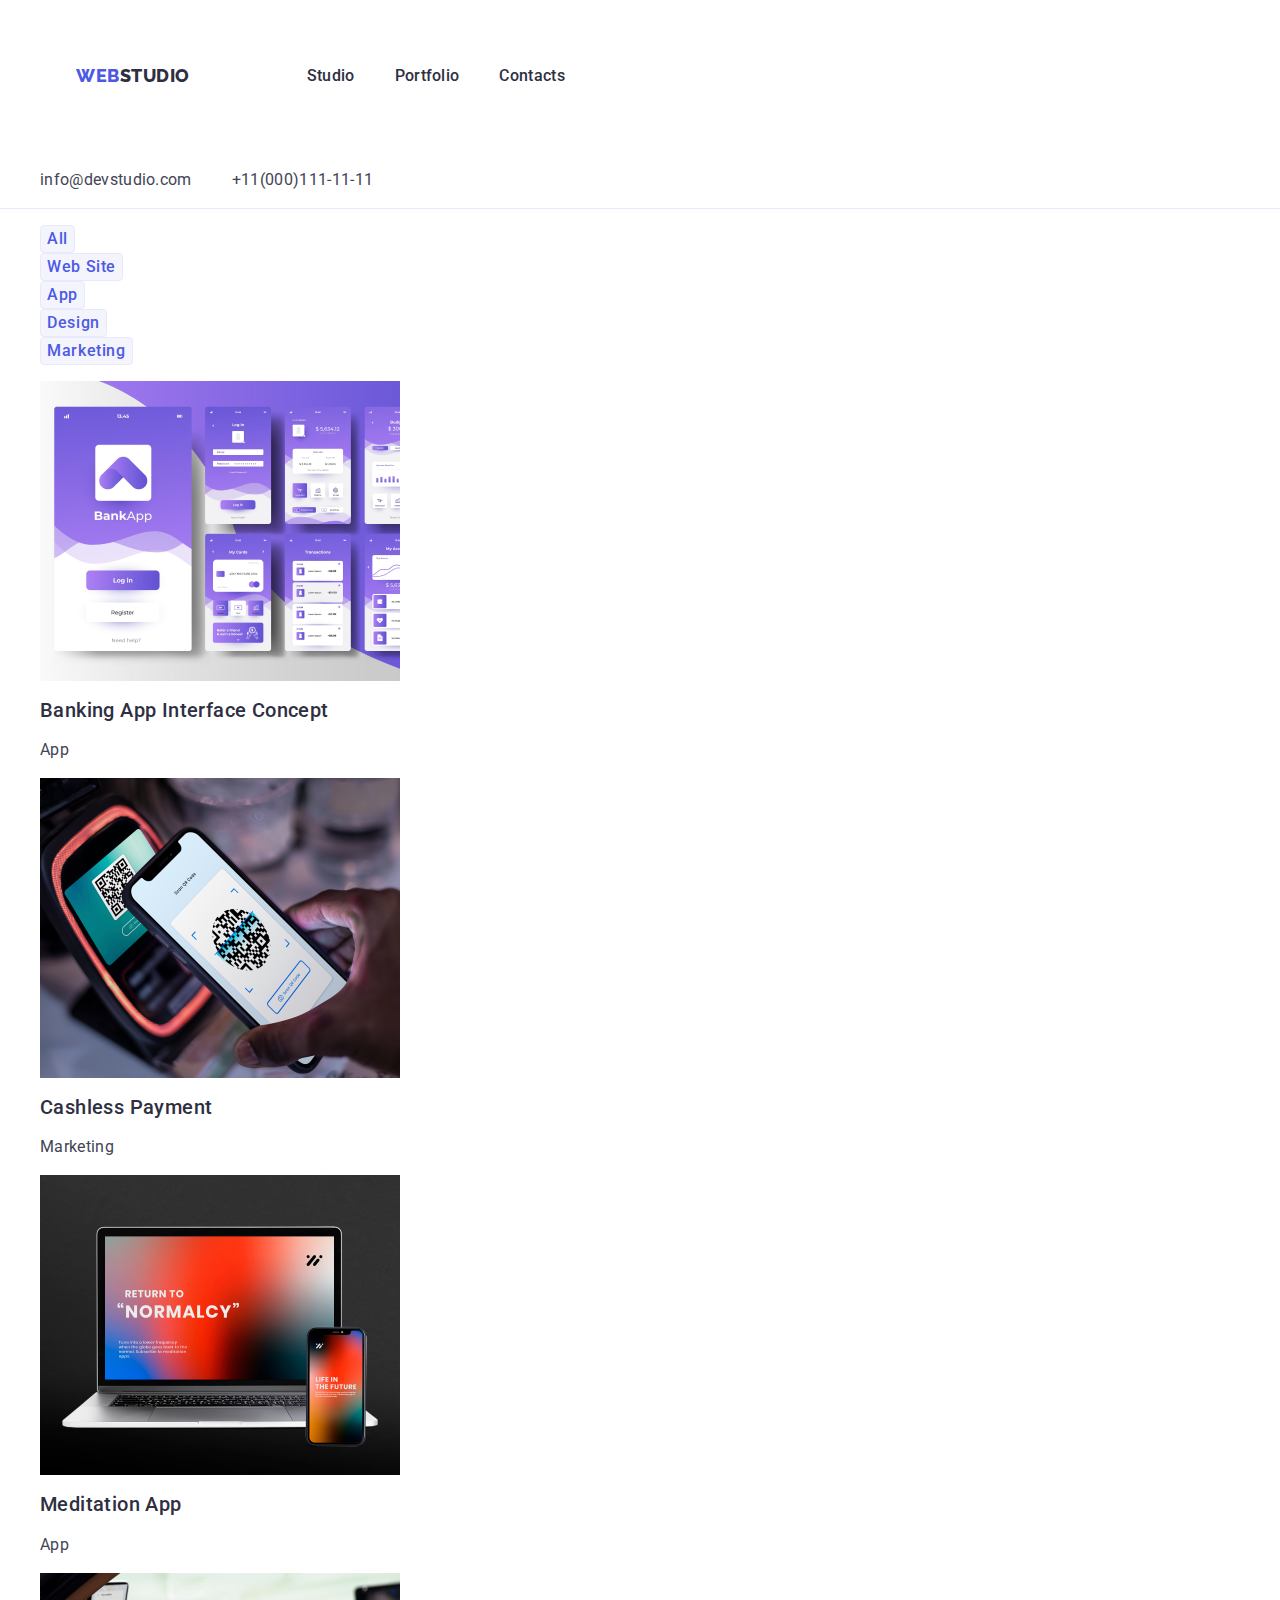
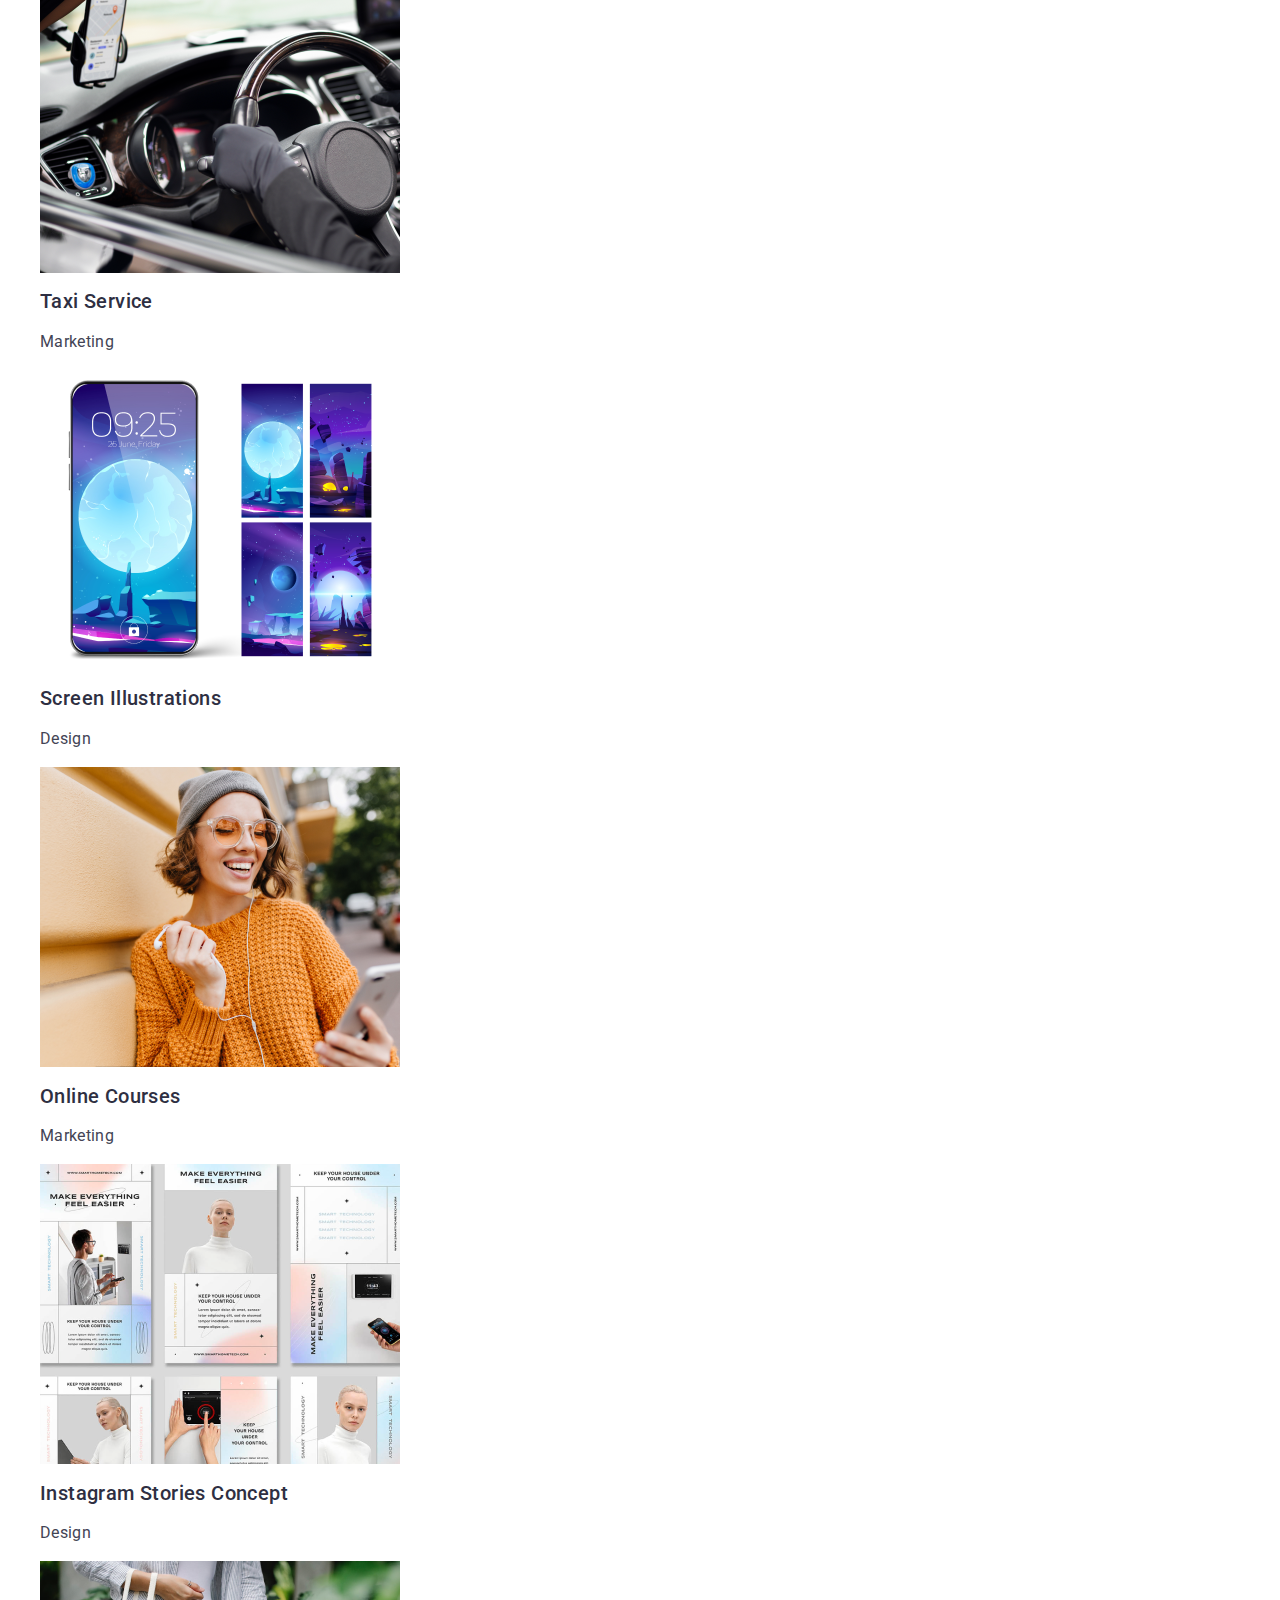
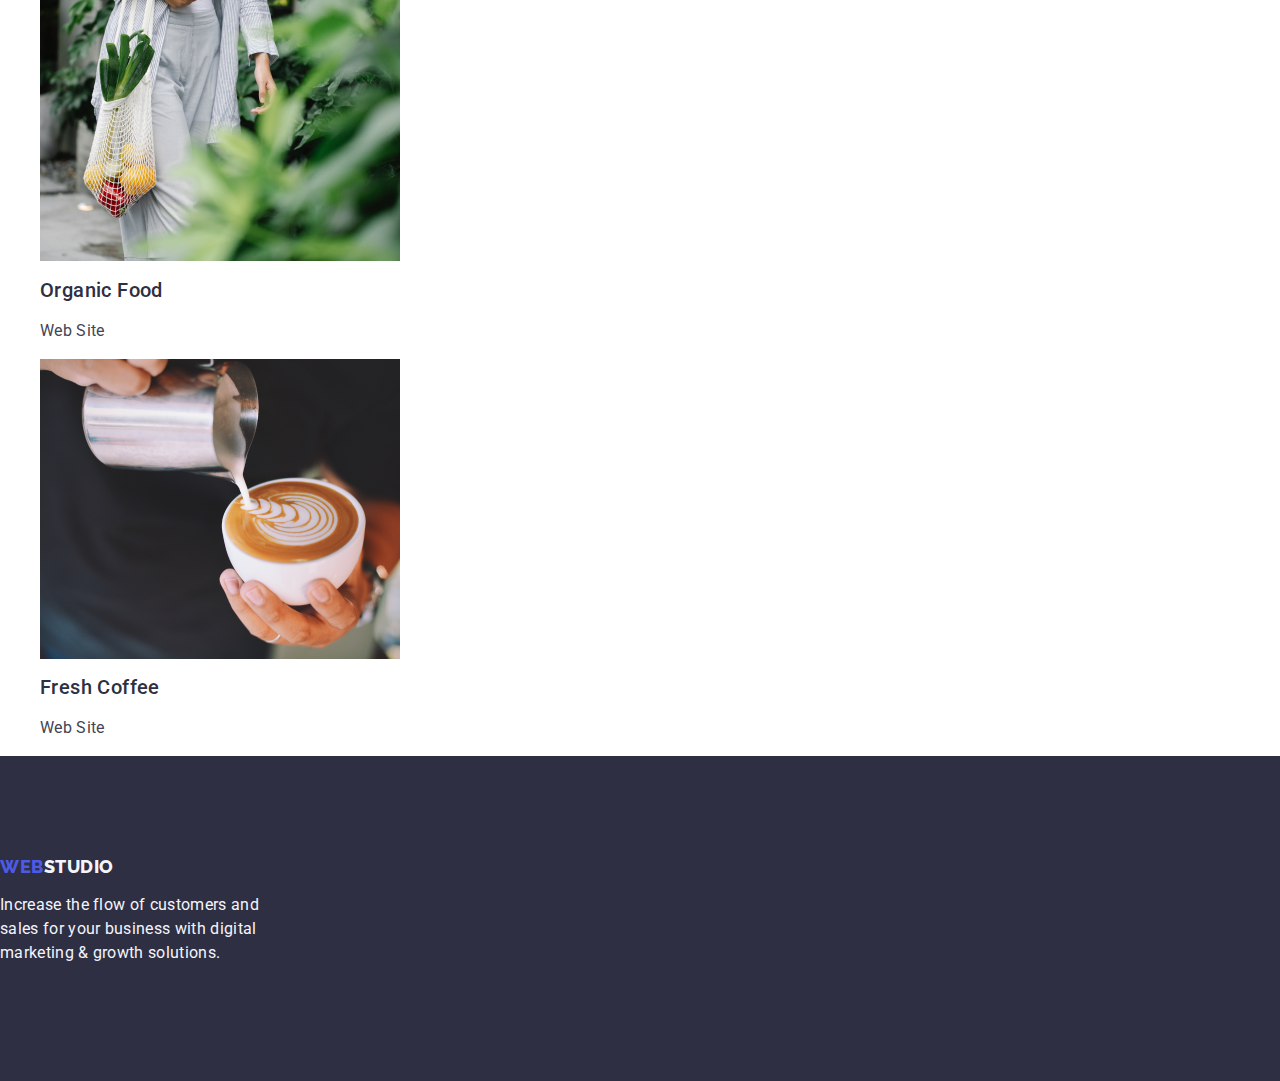
==== portfolio.html @ a3811fe0 "Update portfolio.html" ====
<!DOCTYPE html>
<html lang="en">
    <head>
    <meta charset="UTF-8" />
    <meta http-equiv="X-UA-Compatible" content="IE=edge" />
    <meta name="viewport" content="width=device-width, initial-scale=1.0" />
    <title>Document</title>
    <link rel="stylesheet" href="css/modern-normalize.min.css">
    <link rel="stylesheet" href="./css/styles.css">
    <link rel="preconnect" href="https://fonts.googleapis.com">
    <link rel="preconnect" href="https://fonts.gstatic.com" crossorigin>
    <link href="https://fonts.googleapis.com/css2?family=Raleway:wght@800&family=Roboto:ital,wght@0,400;0,500;0,700;1,100&display=swap" rel="stylesheet">
</head>
<body class="body">
  <!--hat-->
  <header class="header">
    <div class="port-divhead container">
      <nav class="nav-header">
      <a href="./index.html" class="logo-link link">Web<span class="logo-linktwo">Studio</span></a>
        <ul class="ul-header list">
          <li class="li-header"><a href="./index.html" class="li-headera link">Studio</a></li>
          <li class="li-header"><a href="./portfolio.html" class="li-headera link">Portfolio</a></li>
          <li class="li-header"><a href="" class="li-headera link">Contacts</a></li>
      </nav>
    </ul>
    </div>
      <address class="adresa">
        <ul class="ul-adresa list">
          <li class="li-header">
            <a href="mailto:info@devstudio.com" class="gmail link">info@devstudio.com</a>
          </li>
          <li class="li-header">
            <a href="tel:+110001111111" class="gmail link">+11(000)111-11-11</a>
          </li>
        </ul>
      </address>
    </header>
     <!--Main-->
     <main class="port-main">
      <section>
      <h1 class="link" hidden>Features</h1>
        <ul class="port-mainul list">
            <li><button type="button" class="button-linkp"><span class="button-text">All</span></button></li>
            <li><button type="button" class="button-linkp"><span class="button-text">Web Site</span></button></li>
            <li><button type="button" class="button-linkp"><span class="button-text">App</span></button></li>
            <li><button type="button" class="button-linkp"><span class="button-text">Design</span></button></li>
            <li><button type="button" class="button-linkp"><span class="button-text">Marketing</span></button></li>
        </ul>
     
     

     <ul class="port-sectionul list">
     <li class="port-sectionli link">
      <a class="port link"><img src="./images/imagesportfolio/a1.jpg" alt="photo BankApp" width="360" height="300" class="img"/><h2 class="title">Banking App Interface Concept</h2><p class="titlep">App</p>
    </a></li>
     <li class="port-sectionli link">
      <a class="port link"><img src="./images/imagesportfolio/a2.jpg" alt="photo QR-Cod" width="360" height="300" class="img"/><h2 class="title">Cashless Payment</h2><p class="titlep">Marketing</p>
    </a></li>
     <li class="port-sectionli link">
      <a class="port link"><img src="./images/imagesportfolio/a3.jpg" alt="photo Electronic" width="360" height="300" class="img"/><h2 class="title">Meditation App</h2><p class="titlep">App</p>
    </a></li>   
     <li class="port-sectionli link">
      <a class="port link"><img src="./images/imagesportfolio/f1.jpg" alt="photo Drive" width="360" height="300" class="img"/><h2 class="title">Taxi Service</h2><p class="titlep">Marketing</p>
    </a></li>
     <li class="port-sectionli link">
      <a class="port link"><img src="./images/imagesportfolio/f2.jpg" alt="photo Phone" width="360" height="300" class="img"/><h2 class="title">Screen Illustrations</h2><p class="titlep">Design</p>
    </a></li>  
     <li class="port-sectionli link">
      <a class="port link"><img src="./images/imagesportfolio/f3.jpg" alt="photo Girl" width="360" height="300" class="img"/><h2 class="title">Online Courses</h2><p class="titlep">Marketing</p>
    </a></li>  
     <li class="port-sectionli link">
      <a class="port link"><img src="./images/imagesportfolio/g1.jpg" alt="photo lending" width="360" height="300" class="img"/><h2 class="title">Instagram Stories Concept</h2><p class="titlep">Design</p>
    </a></li>  
     <li class="port-sectionli link">
      <a class="port link"><img src="./images/imagesportfolio/g2.jpg" alt="photo Organic food" width="360" height="300" class="img"/><h2 class="title">Organic Food</h2><p class="titlep">Web Site</p>
    </a></li>  
     <li class="port-sectionli link">
      <a class="port link"><img src="./images/imagesportfolio/g3.jpg" alt="photo Girl" width="360" height="300" class="img"/><h2 class="title">Fresh Coffee</h2><p class="titlep">Web Site</p>
    </a></li>  
      </ul>
    </section>
    </main>
    <footer class="footer">
      <a href="./index.html" class="logo-linkthree link">Web<span class="logo-linkfour">Studio</span></a>
   <p class="footer-p">Increase the flow of customers and sales for your business with digital marketing & growth solutions.</p>
  </footer>
</body>
</html>
---- css/styles.css ----
:root{
        --font-primary: "Roboto", "sans-serif";
        --body-text: #434455;
        --background-color: #FFFFFF;
        --color-title-h2-h3-darkbg: #2e2f42;
        --color-hover-focus: #404bbf;
        --color-partlogo-buttons: #4d5ae5;
        --color-resst: #f4f4fd;
    }
    .body {

        font-family: "Roboto", sans-serif;
        font-style: normal;
        font-weight: 400;
        font-size: 16px;
        line-height: 24px;
        letter-spacing: 0.02em;
        background-color:var(--background-color);
        color: var(--body-text); 
    }
 *,
*::before,
*::after {
  box-sizing: border-box;
}
    .header {
        border-bottom: 1px solid #E7E9FC;
    }
.div-head{
    display: flex;
    width: 1158px;
    padding: 0 15px;
    margin: 0 auto;
}
.container{

}

    .nav-header {
        /* Menu Nav */
        
        
display: flex;
flex-direction: row;
align-items: flex-start;
align-items: center; 
    }
    .link{
     text-decoration: none;
    }
    .ul-header{
        display: flex;
        flex-direction: row;
        align-items: flex-start;
        padding-top: 24px;
        padding-bottom: 24px;
        gap: 40px;
        
    }
    .img{
        display: block
    }
    .li-header{
        flex-direction: row;

    }
    .logo-link {
        /* Web */
        
        margin-right: 76px;
font-family: "Raleway", sans-serif;
color: var(--color-partlogo-buttons);
font-style: normal;
font-weight: 800;
line-height: 1.17;
font-size: 18px;
text-decoration: none;
/* identical to box height, or 117% */


display: flex;
align-items: center;
letter-spacing: 0.03em;
text-transform: uppercase;
    }
    .logo-linktwo {
       /*Studio*/
        width: 71px;
        height: 21px;
        
font-family: "Raleway", sans-serif;
color: var(--color-title-h2-h3-darkbg);
font-style: normal;
font-weight: 800;
line-height: 1.17;
font-size: 18px;
text-decoration: none;


/* identical to box height, or 117% */

display: flex;
align-items: center;
letter-spacing: 0.03em;
text-transform: uppercase;
    }
    .ul-header {
        
font-family: 'Roboto', "sans-serif";
font-style: normal;
font-weight: 500;
font-size: 16px;
line-height: 24px;
letter-spacing: 0.02em;
        list-style: none;

       
    }
    .list{
        
    }
    .li-headera{ 
        display: list-item;
        font-family: "Roboto";
        font-style: normal;
        font-weight: 500;
        font-size: 16px;
        line-height: 24px;
        letter-spacing: 0.02em;
        color: var(--color-title-h2-h3-darkbg);
        background-color: #FFFFFF;
        cursor: pointer;
        padding: 24px 0; 
        flex-direction: row;
        text-decoration: none;
        list-style: none;
    }

    .li-header{
        display: list-item;
        font-family: "Roboto";
        font-style: normal;
        font-weight: 500;
        font-size: 16px;
        line-height: 24px;
        
        letter-spacing: 0.02em;
        color: var(--color-title-h2-h3-darkbg);
        background-color: #FFFFFF;
        cursor: pointer;
        flex-direction: row;
        list-style: none;
        text-decoration: none;
    }
    
    .li-headera:focus,
    .li-headera:hover{
        color: #404bbf;
    }
    .adresa {
        font-family: 'Roboto';
font-style: normal;
display: flex;

    }
    .ul-adresa {
        display: flex;
        gap: 40px;
    }
    .li-headeradress{

        
font-family: 'Roboto';
font-style: normal;
text-decoration: none;
list-style: none;
display: inline;
    }
    .gmail{
      
        color: var(--body-text);
        text-decoration: none;
        list-style: none;
        font-weight: 400;
        font-size: 16px;
        line-height: 24px;
        list-style: none;
    }


.gmail:hover,
.gmail:focus{
    color: #404bbf;
}



    .main {

    }
    .sectionone{
        background: var(--color-title-h2-h3-darkbg);
        padding: 188px 0
;
    }
    .sectionone-h {
        max-width: 496px;

/* Header 1 */

font-family: "Roboto", sans-serif;
font-style: normal;
font-weight: 500;
line-height: 1.07;
font-size: 56px;
color: var(--background-color);
/* or 107% */

text-align: center;
letter-spacing: 0.02em;
    }
    .sectionone-button{
       min-width: 169px;
       height: 56px;
/* Button */
font-family: "Roboto", sans-serif;
font-weight: 500;
font-size: 16px;
line-height: 1.5;
letter-spacing: 0.04em;
color:#FFFFFF;
cursor: pointer;
/* Auto layout */
display: block;
border: none;







/* IRIS */

background: var(--color-partlogo-buttons);
box-shadow: 0px 4px 4px rgba(0, 0, 0, 0.15);
border-radius: 4px;
    }
    .sectionone-button:hover{
        background-color: #404BBF;
    }
    .sectionone-button:focus{
        background-color: #404BBF;
    }
    .button-span{
      
        
        /* Button Text */
        
        font-family: "Roboto", sans-serif;
        font-style: normal;
        font-weight: 500;
        font-size: 16px;
        line-height: 24px;
        /* identical to box height, or 150% */
        
        
    }
    .sectiontwo {
        padding: 120px 0;
        
    }
    .visually-hidden {
        

        margin: -1px;
        border: 0;
        padding: 0;
    
        white-space: nowrap;
        clip-path: inset(100%);
        clip: rect(0 0 0 0);
        overflow: hidden;
    }
    .ul-sectiontwo {
        list-style: none;
        text-decoration: none;
        display: flex;
        gap: 24px; 
        
    }
    

    .li-sectiontwoa {
        
     flex-basis: calc((100% - 72px) / 4)




    }

    .sectiontwo-h {


/* Header 3 */

font-family: 'Roboto';
font-style: normal;
font-weight: 500;
font-size: 20px;
line-height: 24px;
/* identical to box height, or 120% */
margin-bottom: 8px;
letter-spacing: 0.02em;



color: var(--color-title-h2-h3-darkbg);


/* Inside auto layout */


        
    }
    .sectiontwo-p {

/* Body */

font-family: 'Roboto';
font-style: normal;
font-weight: 400;
font-size: 16px;
line-height: 24px;
/* or 150% */

letter-spacing: 0.02em;

/* SLATE */

color: var(--body-text);


/* Inside auto layout */


    }
    .sectionthree {
        padding-bottom: 120px;
        
    }
    .sectionthree-h {
        
        margin-bottom: 72px;

/* Header 2 */

font-family: 'Roboto';
font-style: normal;
font-weight: 700;
font-size: 36px;
line-height: 1.11;
/* identical to box height, or 111% */

text-align: center;
letter-spacing: 0.02em;
text-transform: capitalize;



color: var(--color-title-h2-h3-darkbg);
    }
    .sectionthree-ul{
        list-style: none;
        text-decoration: none;
        display: flex; 
        gap: 24px;
    }
    .sectionthree-lia {
       
        width: calc((100% - 48px) / 3);


    }
    .sectionfour {



/* CLOUD */
padding: 120px 0;
background: #F4F4FD;


    }
   

    .sectionfour-h{
       
        
        
        /* Header 2 */
        margin-bottom: 72px; 
        font-family: 'Roboto';
        font-style: normal;
        font-weight: 700;
        font-size: 36px;
        line-height: 1.11;
        /* identical to box height, or 111% */
        
        text-align: center;
        letter-spacing: 0.02em;
        text-transform: capitalize;
        
        /* NAVY BLUE */
        
        color: var(--color-title-h2-h3-darkbg);
        
    }
    .sectionfour-he {


/* Header 3 */
text-align: center;
margin-bottom: 8px;
font-family: 'Roboto';
font-style: normal;
font-weight: 500;
font-size: 20px;
line-height: 24px;
/* identical to box height, or 120% */


letter-spacing: 0.02em;

/* NAVY BLUE */

color: var(--color-title-h2-h3-darkbg);


/* Inside auto layout */



    }
    
    .sectionfour-ul {
        list-style: none;
        text-decoration: none;
        display: flex;
        gap: 24px;
        width: calc((100% - 72px) / 4);
   
    }
    .div-name{
        padding: 32px 16px;
    }
    .sectionfour-li {
        display: flex;
    flex-direction: column;
    
    background: #FFFFFF;
    box-shadow: 0px 1px 6px rgba(46, 47, 66, 0.08), 0px 1px 1px rgba(46, 47, 66, 0.16), 0px 2px 1px rgba(46, 47, 66, 0.08);
    border-radius: 0px 0px 4px 4px;
    }

    .sectionfour-p {
       

/* Body */
text-align: center;
font-family: 'Roboto';
font-style: normal;
font-weight: 400;
font-size: 16px;
line-height: 24px;
/* identical to box height, or 150% */


letter-spacing: 0.02em;

/* SLATE */

color: var(--body-text);


/* Inside auto layout */



    }
.footer{
    padding: 100px 0;
    
    /* NAVY BLUE */
    
    background: #2E2F42;
}
    .logo-linkthree{
       
        
        font-family: "Raleway", sans-serif;
        font-style: normal;
        font-weight: 800;
        font-size: 18px;
      
        /* identical to box height, or 117% */
        display: inline-block;
        margin-bottom: 16px;
        display: flex;
        align-items: center;
        letter-spacing: 0.03em;
        line-height: 1.17;
        text-transform: uppercase;
        list-style: none;
        text-decoration: none;
        /* IRIS */
        
       color: var(--color-partlogo-buttons);
        
        
        /* Inside auto layout */
        
 
    }
    .logo-linkfour{
      
font-family: "Raleway", sans-serif;
font-style: normal;
font-weight: 800;
font-size: 18px;
line-height: 1.17;

/* identical to box height, or 117% */

display: flex;
align-items: center;
letter-spacing: 0.03em;
text-transform: uppercase;
list-style: none;
text-decoration: none;

color: var(--color-resst);




        
    }
    .footer-p {

/* Body */
max-width: 264px;
font-family: "Roboto";
font-style: normal;
font-weight: 400;
font-size: 16px;
line-height: 24px;
/* or 150% */

letter-spacing: 0.02em;

/* CLOUD */

color: var(--color-resst);

}
.port-divhead{
    display: flex;
}
.container{
    width: 1158px;
    margin: 0 auto;
    padding: 0 15px;
}
.port-main {
    list-style: none;
    text-decoration: none;
}
.port-mainul {
    
    list-style: none;
    text-decoration: none;


}
.port-mainli {
    list-style: none;
    text-decoration: none;

}
.button-text{
    

    font-family: "Roboto", sans-serif;
    font-style: normal;
    font-weight: 500;
    font-size: 16px;
    line-height: 1.5;

    display: flex;
    align-items: center;
    text-align: center;
    letter-spacing: 0.04em;
    color: var(--color-partlogo-buttons);
    cursor: pointer;


}

.button-linkp{

    box-sizing: border-box;
    display: flex;
    flex-direction: row;
    justify-content: center;
    align-items: center;
    font-family: "Roboto", sans-serif;
    font-style: normal;
    font-weight: 500;
    font-size: 16px;
    line-height: 1.5;
    letter-spacing: 0.04em;
    color: var(--color-partlogo-buttons);
    background: #F4F4FD;
    border: 1px solid #E7E9FC;
    border-radius: 4px;
    cursor: pointer;

}
.button-linkp:focus,
.button-linkp:hover{
    color:#FFFFFF;
    background-color: #404BBF;
}
.port-section {
   
}
.port-sectionul {
    list-style: none;
text-decoration: none;
}
.port-sectionlia {
    box-sizing: border-box;



/* WHITE

Header background, team card background
*/
background: #FFFFFF;
/* CORNFLOWER */

border: 1px solid #E7E9FC;
}

.port-sectionlib {
    box-sizing: border-box;

  
    
    /* WHITE
    
    Header background, team card background
    */
    background: #FFFFFF;
    /* CORNFLOWER */
    
    border: 1px solid #E7E9FC;
}
.port-sectionlic {
/* Project Card 3 */


box-sizing: border-box;




/* WHITE

Header background, team card background
*/
background: #FFFFFF;
/* CORNFLOWER */

border: 1px solid #E7E9FC;
}
.port-sectionlid {
/* Project Card 1 */


box-sizing: border-box;




/* WHITE

Header background, team card background
*/
background: #FFFFFF;
/* CORNFLOWER */

border: 1px solid #E7E9FC;
}
.port-sectionlii{
    /* Project Card 2 */


box-sizing: border-box;




/* WHITE

Header background, team card background
*/
background: #FFFFFF;
/* CORNFLOWER */

border: 1px solid #E7E9FC;
}
.port-sectionlif{
    /* Project Card 3 */


box-sizing: border-box;




/* WHITE

Header background, team card background
*/
background: #FFFFFF;
/* CORNFLOWER */

border: 1px solid #E7E9FC;
}
.port-sectionlig{
    /* Project Card 1 */


box-sizing: border-box;




/* WHITE

Header background, team card background
*/
background: #FFFFFF;
/* CORNFLOWER */

border: 1px solid #E7E9FC;
}
.port-sectionlih{
    /* Project Card 2 */


box-sizing: border-box;




/* WHITE

Header background, team card background
*/
background: #FFFFFF;
/* CORNFLOWER */

border: 1px solid #E7E9FC;
}
.port-sectionlie{
    /* Project Card 3 */


box-sizing: border-box;




/* WHITE

Header background, team card background
*/
background: #FFFFFF;
/* CORNFLOWER */

border: 1px solid #E7E9FC;
}

.title {
    font-weight: 500;
    font-size: 20px;
    line-height: 1.2;
    letter-spacing: 0.02em;
    color:var(--color-title-h2-h3-darkbg);

}
.titlep {
     font-size: 16px;
    line-height: 1.5;
    letter-spacing: 0.02em;
    color:var(--body-text);
}
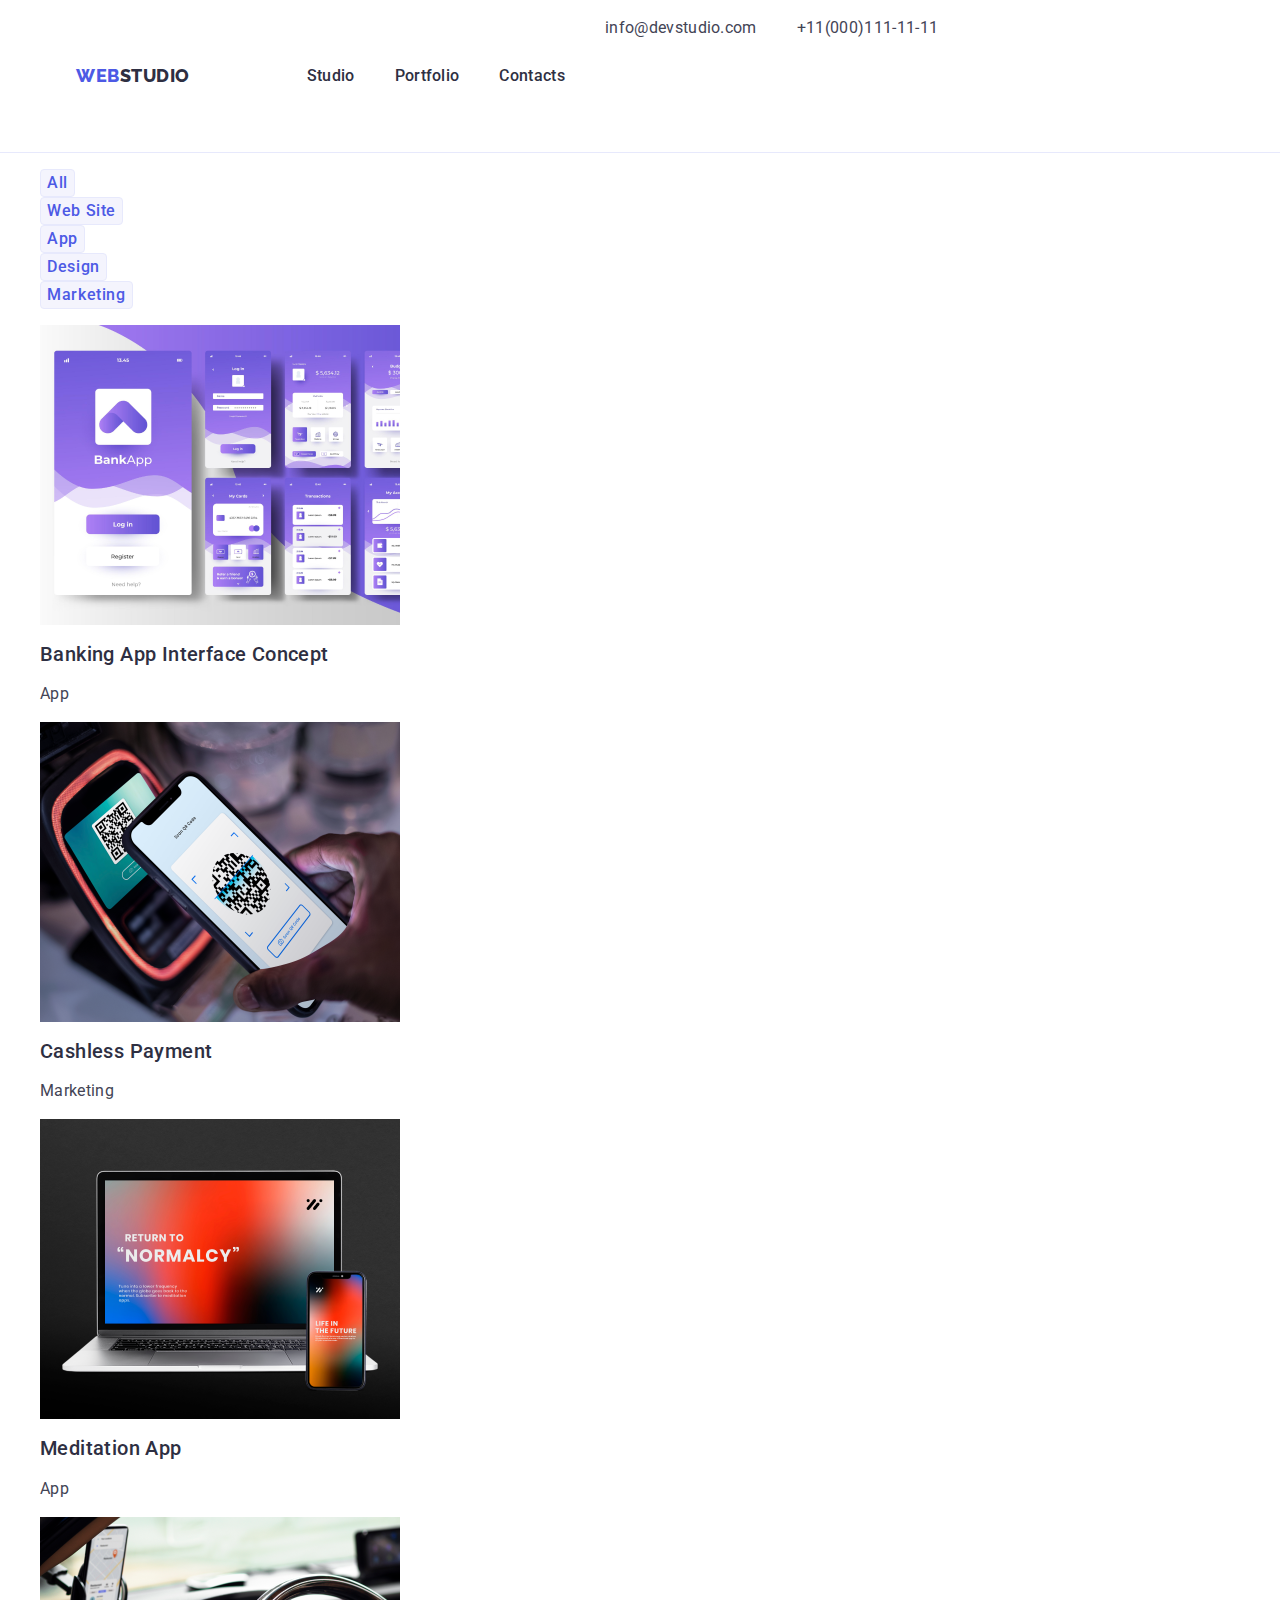
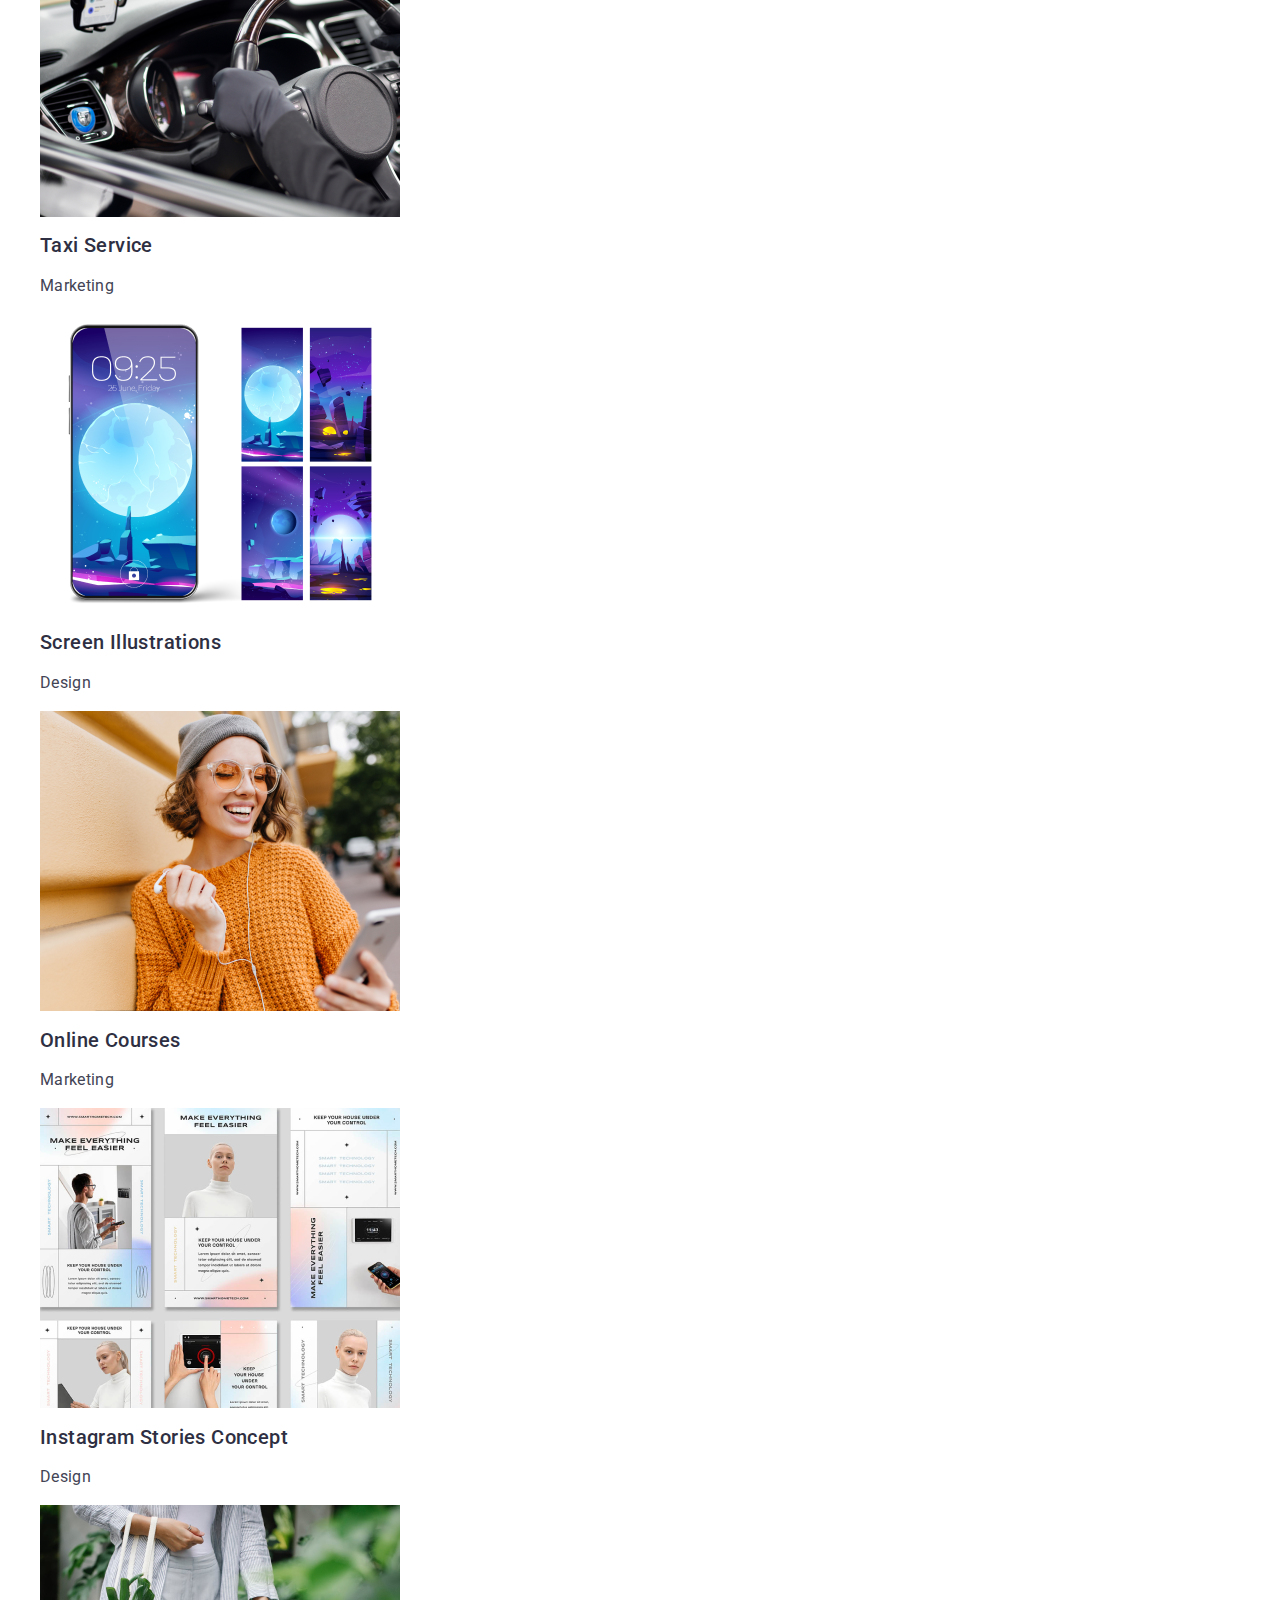
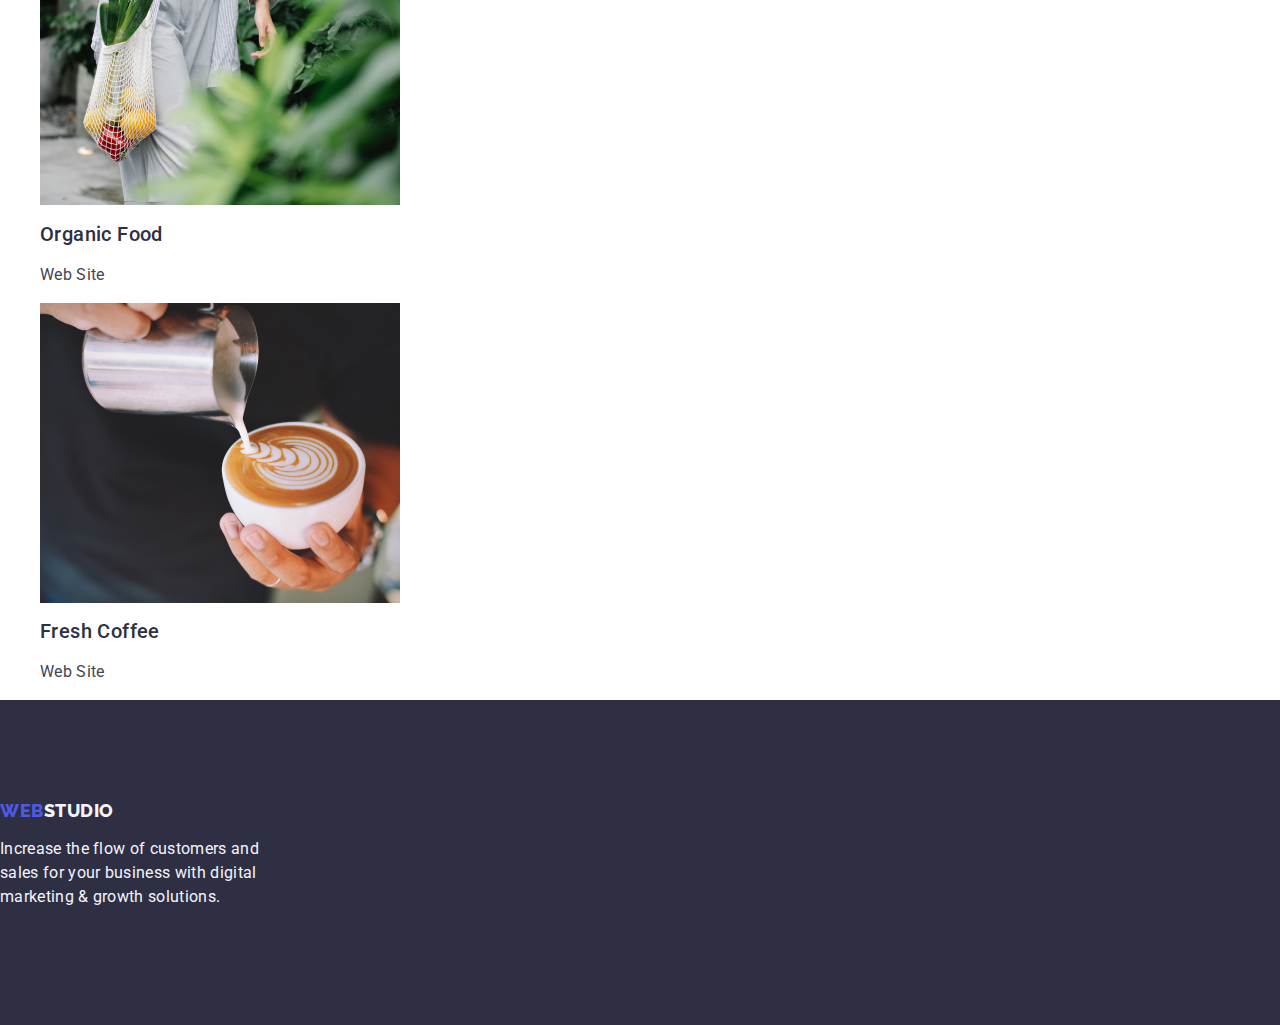
==== commit 26ffe450: "Update portfolio.html" ====
--- a/portfolio.html
+++ b/portfolio.html
@@ -23,7 +23,6 @@
           <li class="li-header"><a href="" class="li-headera link">Contacts</a></li>
       </nav>
     </ul>
-    </div>
       <address class="adresa">
         <ul class="ul-adresa list">
           <li class="li-header">
@@ -34,6 +33,7 @@
           </li>
         </ul>
       </address>
+    </div>
     </header>
      <!--Main-->
      <main class="port-main">
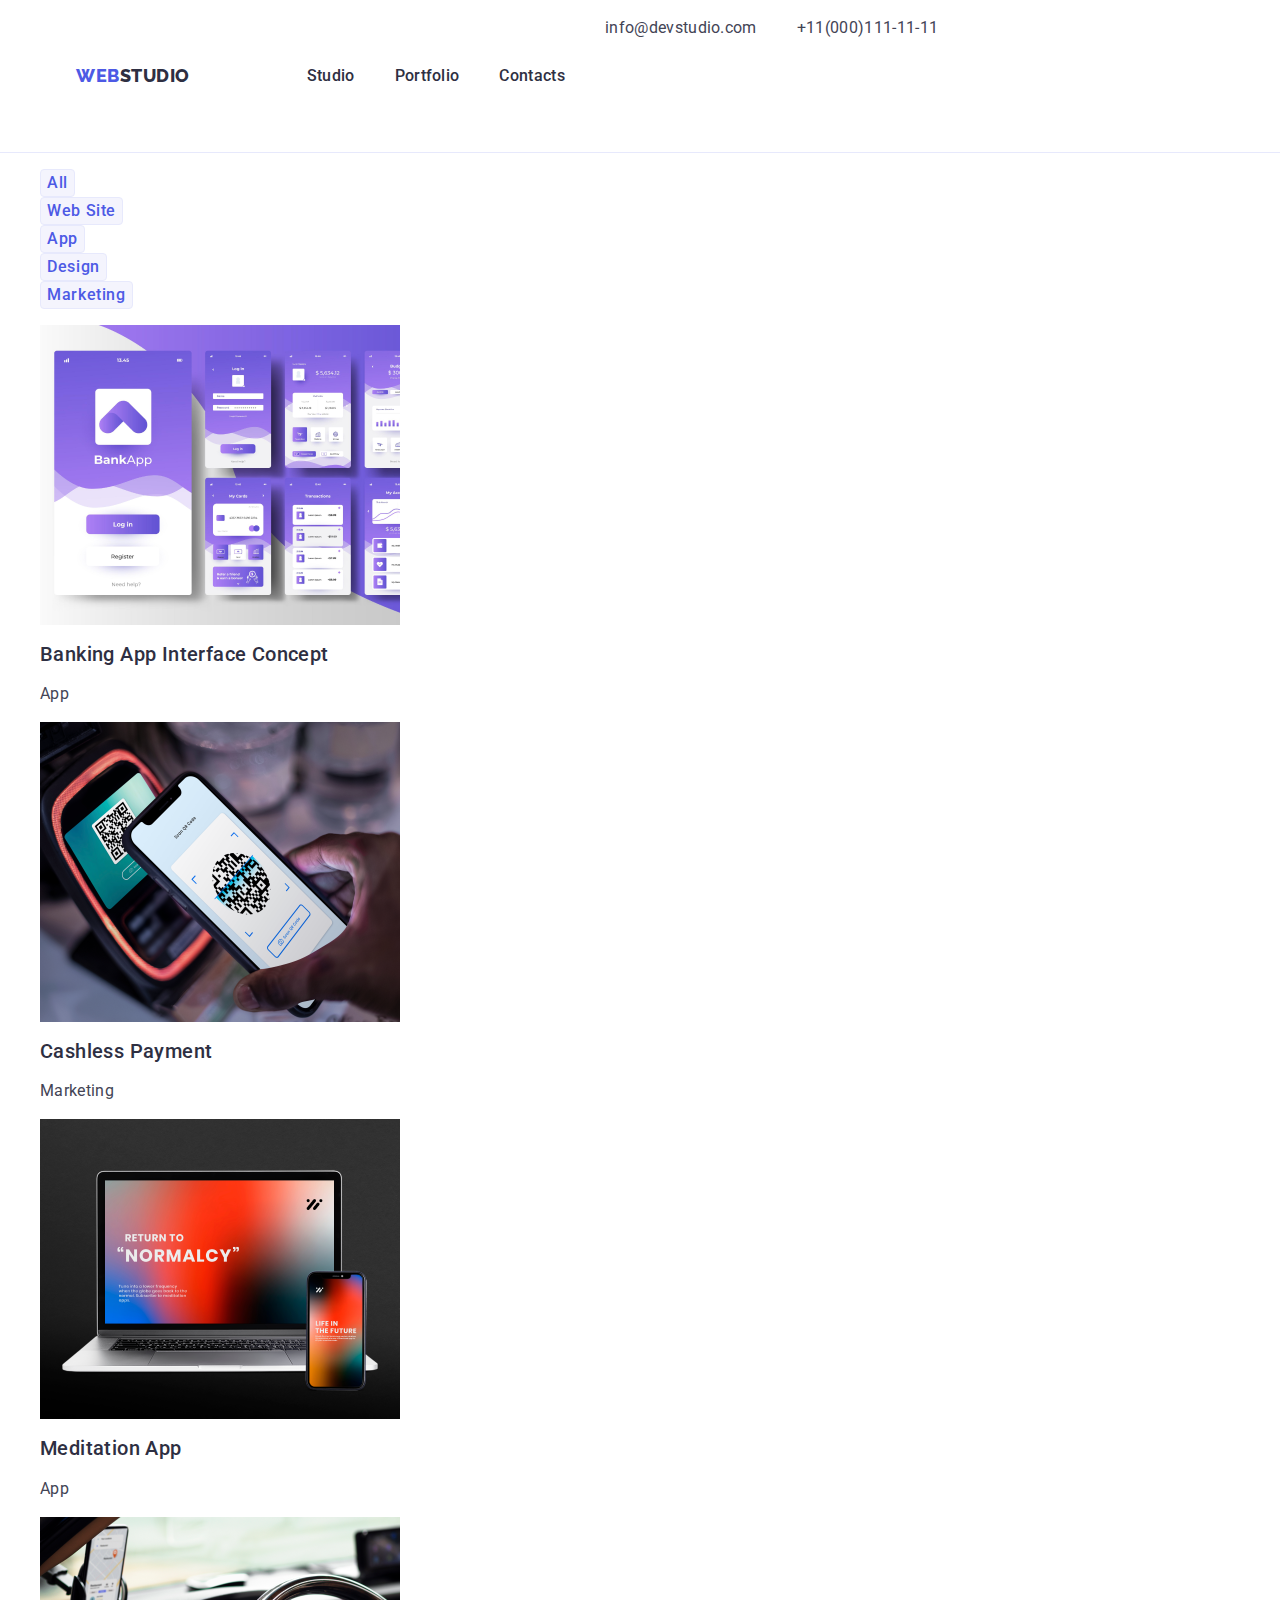
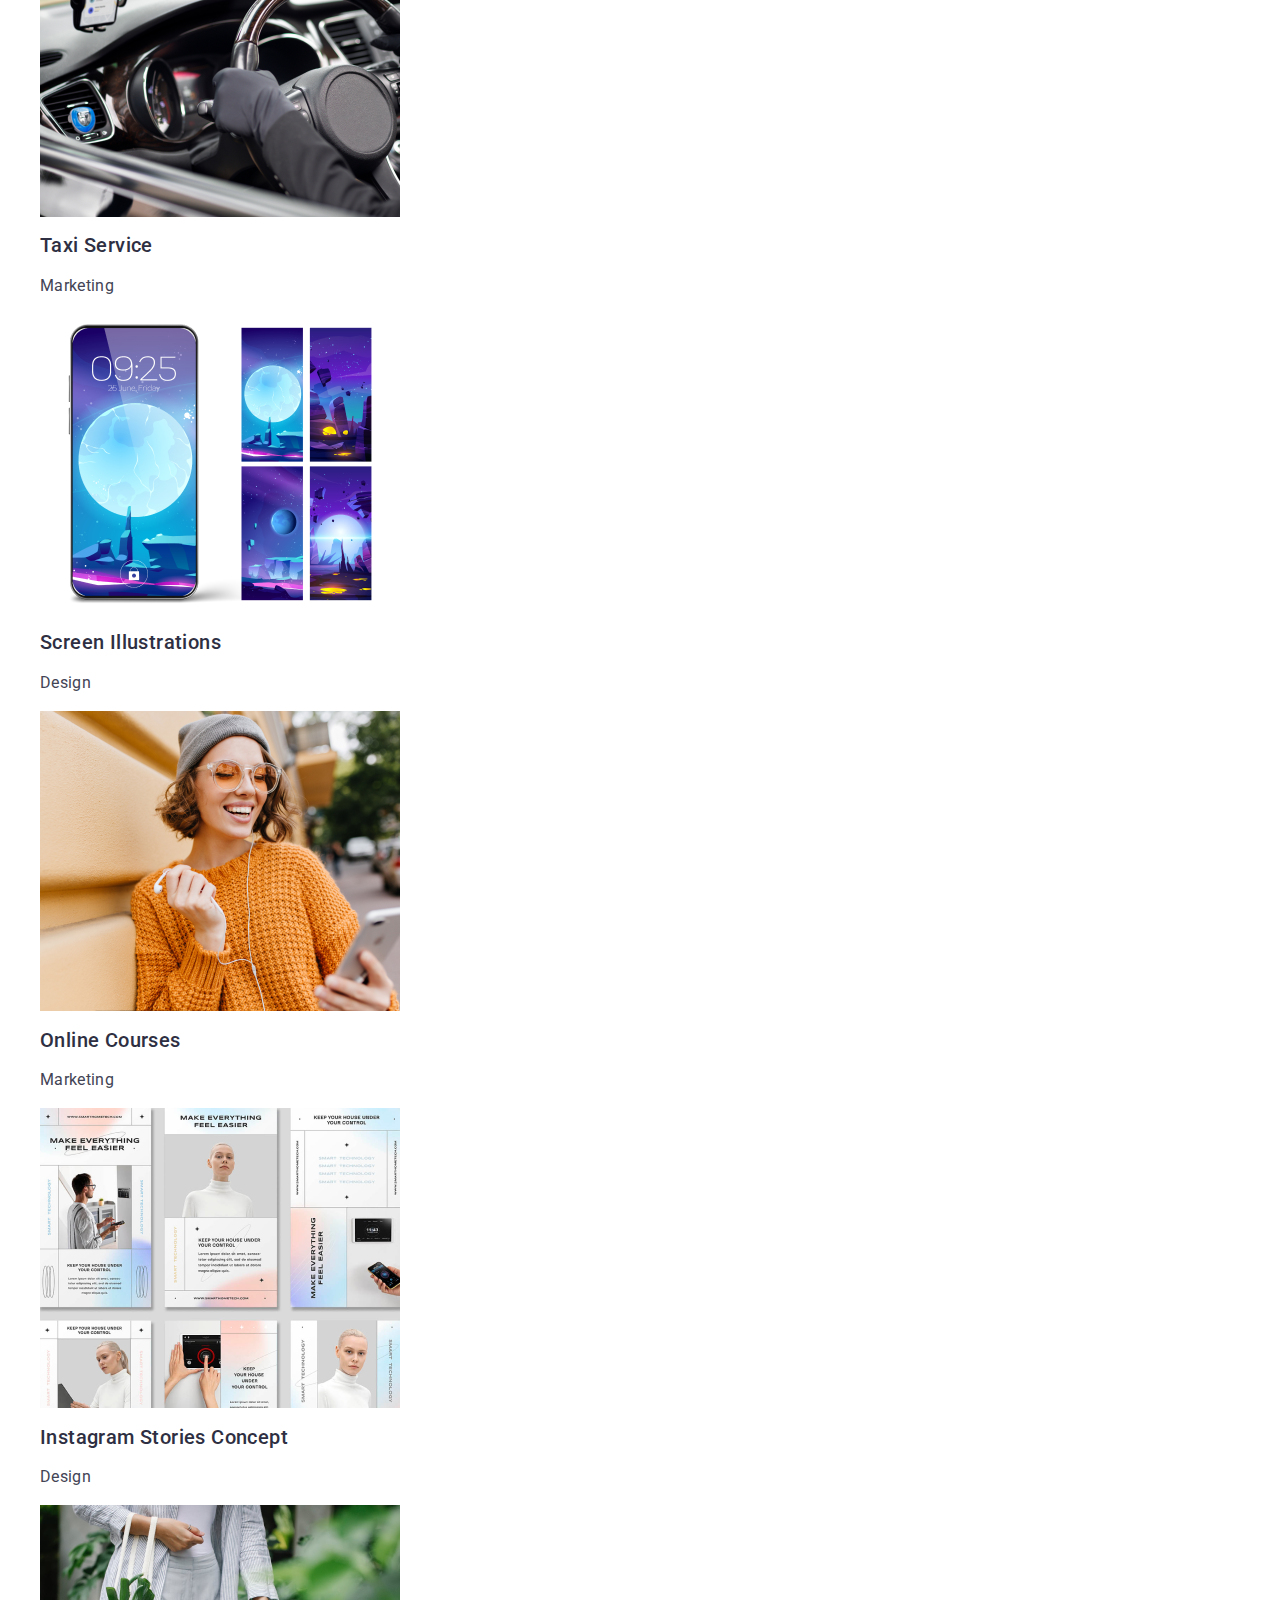
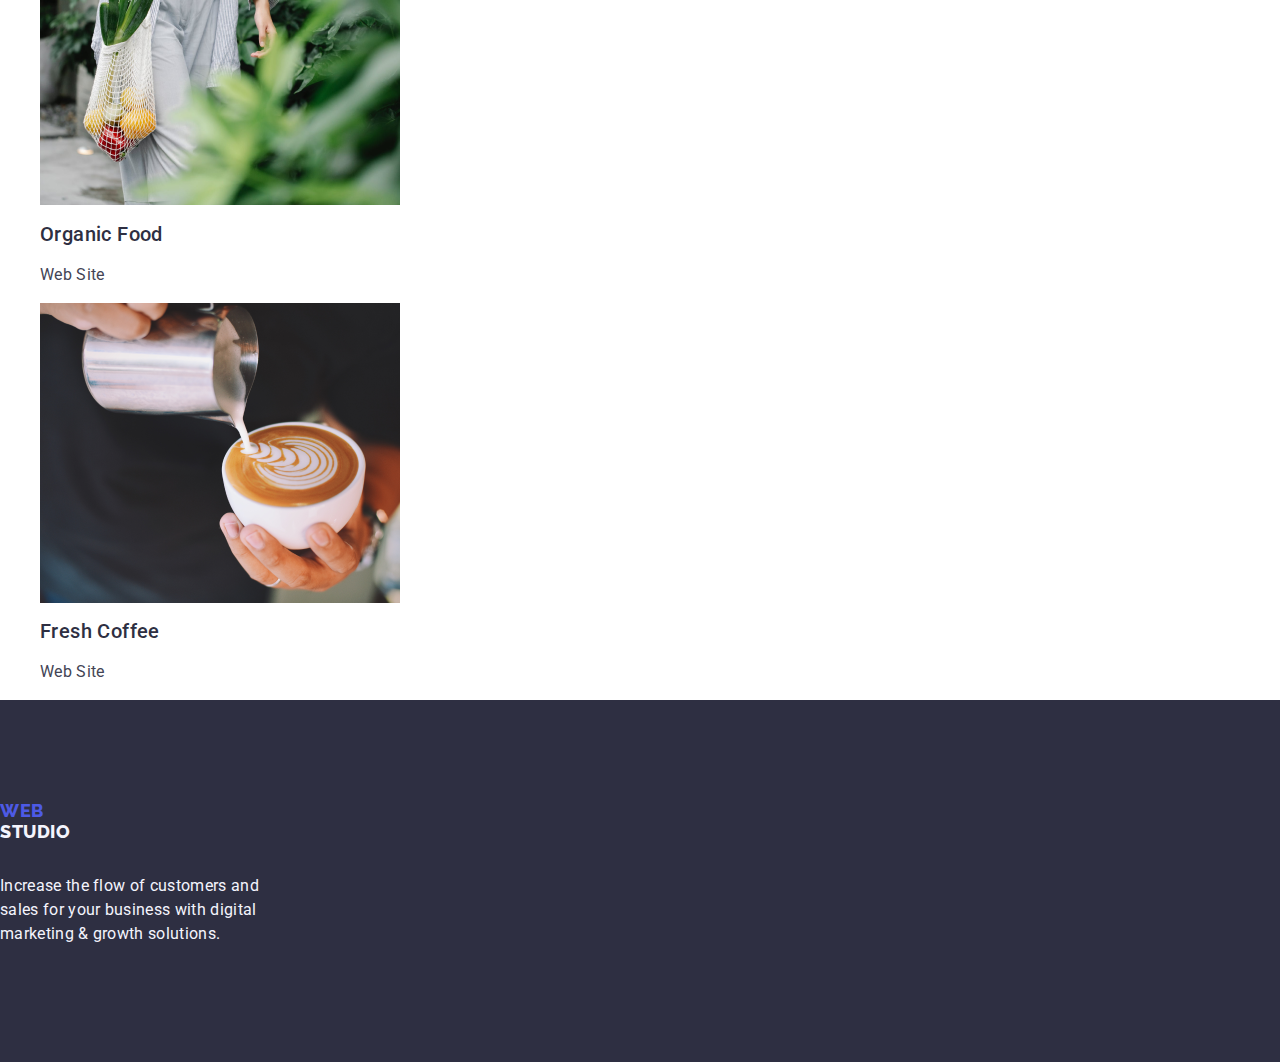
==== commit e14a7670: "123" ====
--- a/portfolio.html
+++ b/portfolio.html
@@ -21,8 +21,8 @@
           <li class="li-header"><a href="./index.html" class="li-headera link">Studio</a></li>
           <li class="li-header"><a href="./portfolio.html" class="li-headera link">Portfolio</a></li>
           <li class="li-header"><a href="" class="li-headera link">Contacts</a></li>
+        </ul>
       </nav>
-    </ul>
       <address class="adresa">
         <ul class="ul-adresa list">
           <li class="li-header">
--- a/css/styles.css
+++ b/css/styles.css
@@ -292,12 +292,7 @@
     
 
     .li-sectiontwoa {
-        
-     flex-basis: calc((100% - 72px) / 4)
-
-
-
-
+        flex-basis: calc((100% - 72px) / 4);
     }
 
     .sectiontwo-h {
@@ -379,7 +374,7 @@
     }
     .sectionthree-lia {
        
-        width: calc((100% - 48px) / 3);
+        flex-basis: calc((100% - 3 * 16px) / 3);
 
 
     }
@@ -449,13 +444,13 @@
         text-decoration: none;
         display: flex;
         gap: 24px;
-        width: calc((100% - 72px) / 4);
    
     }
     .div-name{
         padding: 32px 16px;
     }
     .sectionfour-li {
+        flex-basis: calc((100% - 72px) / 4);
         display: flex;
     flex-direction: column;
     
@@ -505,9 +500,9 @@
         font-size: 18px;
       
         /* identical to box height, or 117% */
+        
+        margin-bottom: 16px;
         display: inline-block;
-        margin-bottom: 16px;
-        display: flex;
         align-items: center;
         letter-spacing: 0.03em;
         line-height: 1.17;
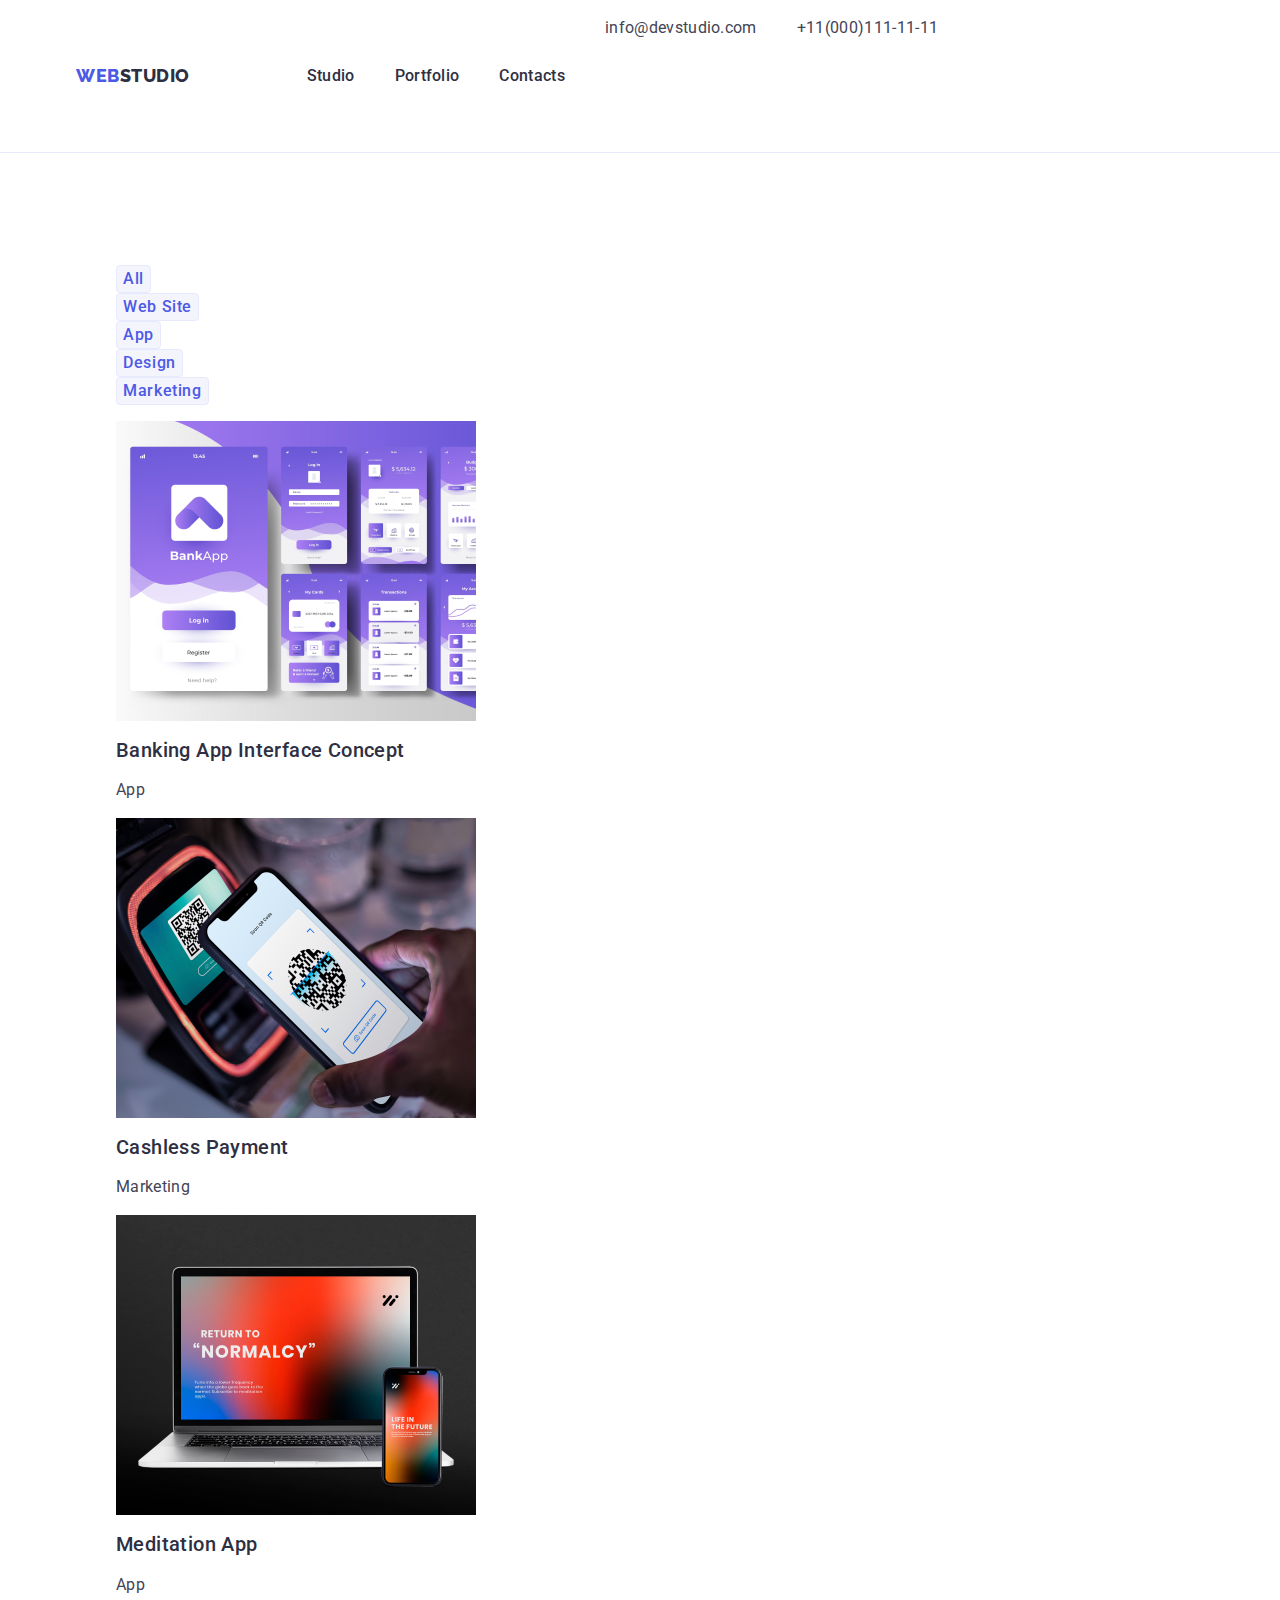
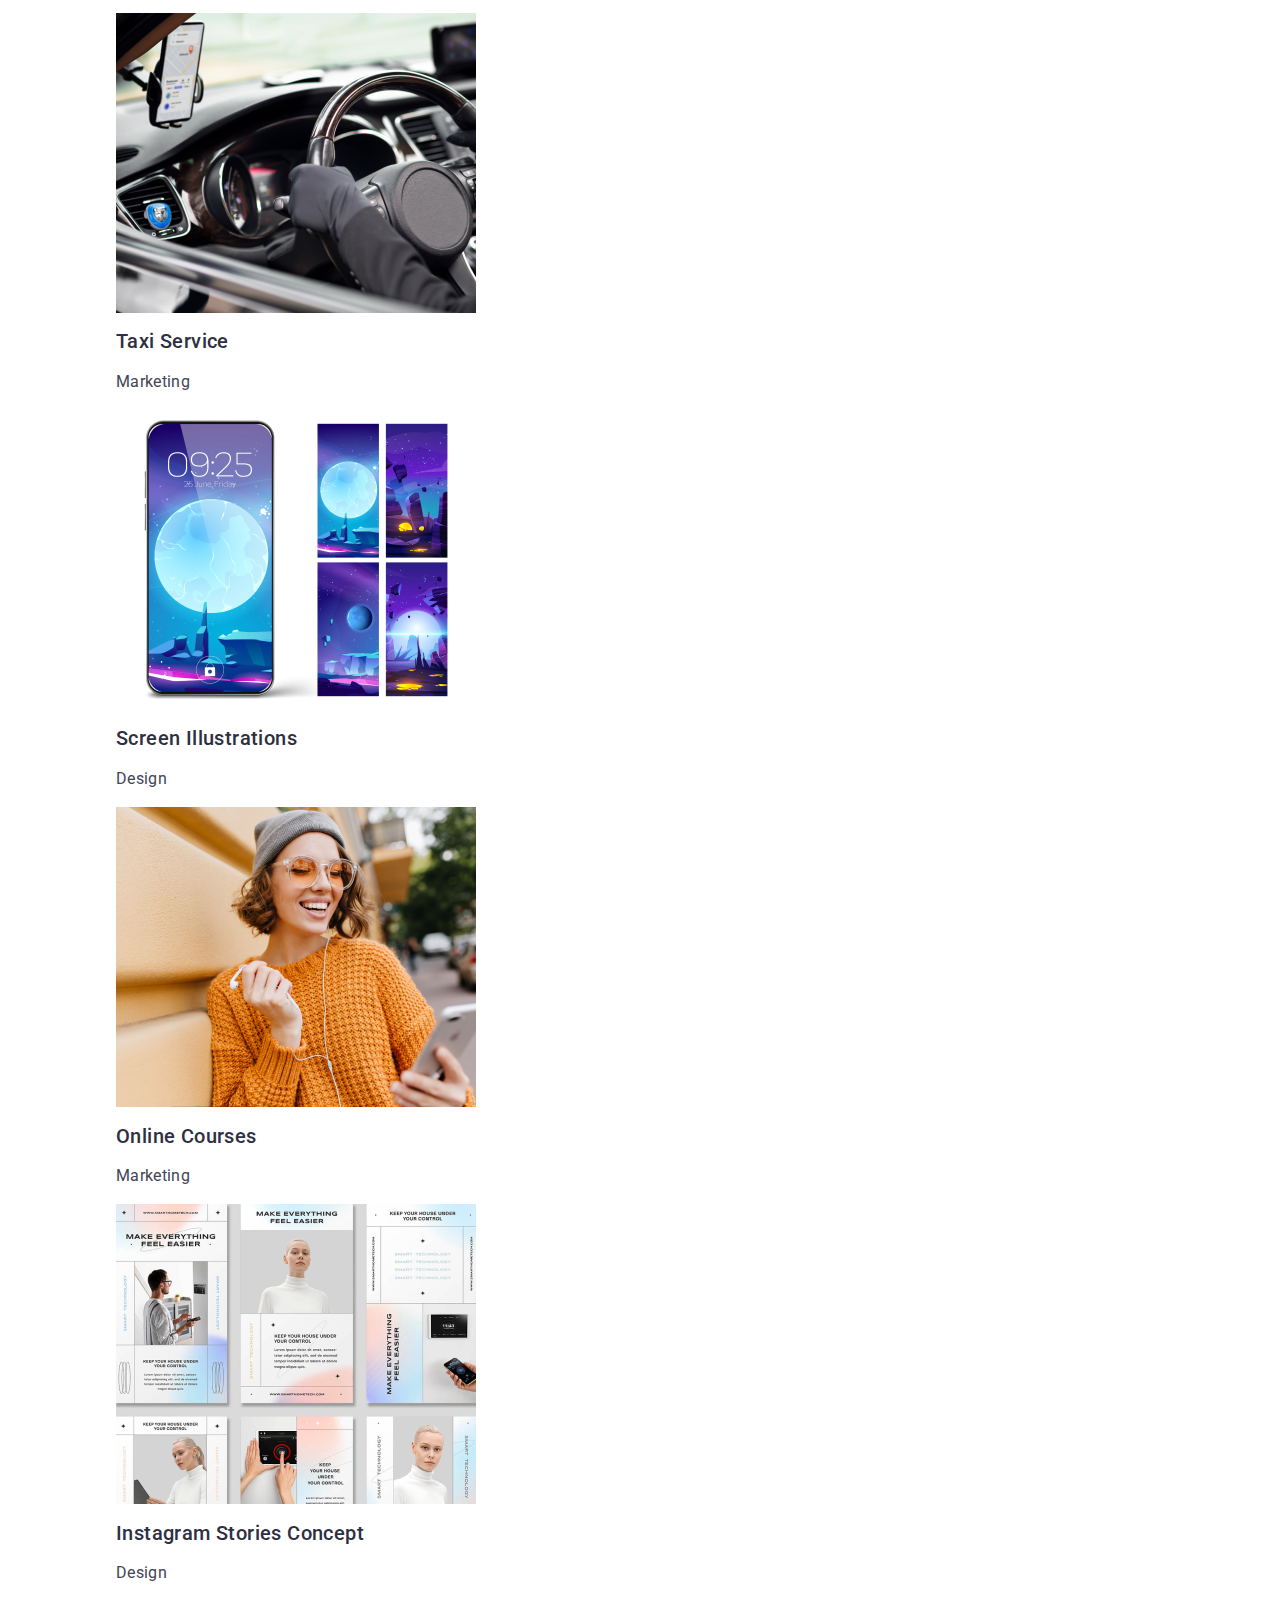
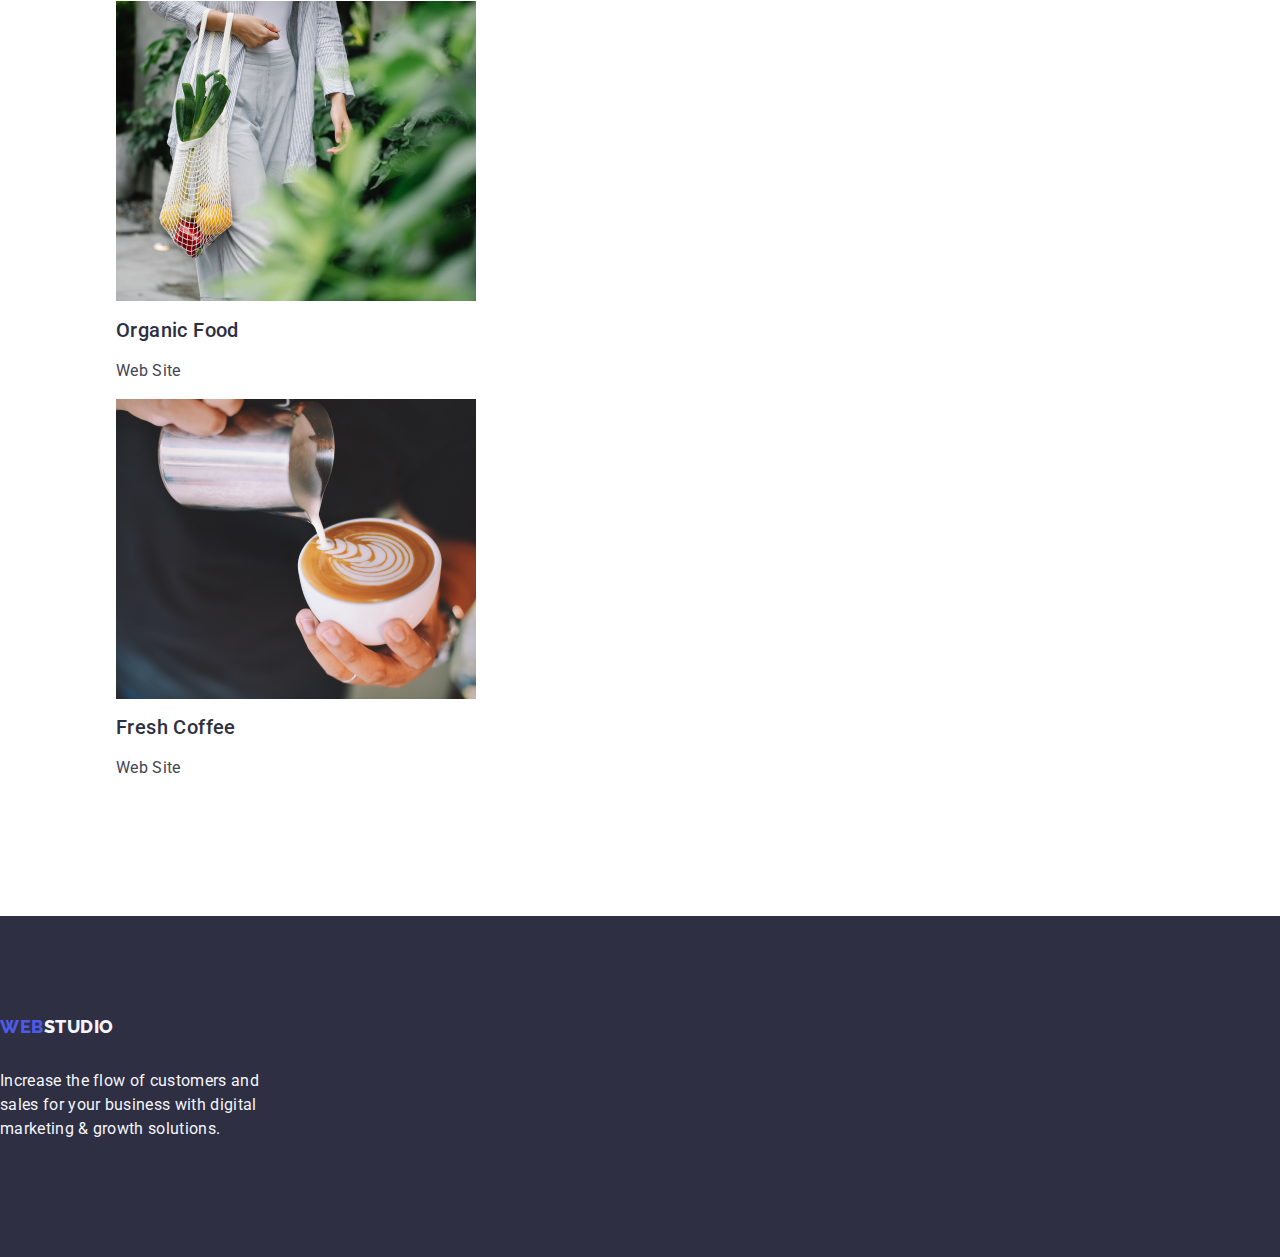
==== commit 569f1b6e: "123" ====
--- a/portfolio.html
+++ b/portfolio.html
@@ -37,7 +37,8 @@
     </header>
      <!--Main-->
      <main class="port-main">
-      <section>
+      <section class="port-section">
+        <div class="port-divsec container">
       <h1 class="link" hidden>Features</h1>
         <ul class="port-mainul list">
             <li><button type="button" class="button-linkp"><span class="button-text">All</span></button></li>
@@ -78,6 +79,7 @@
       <a class="port link"><img src="./images/imagesportfolio/g3.jpg" alt="photo Girl" width="360" height="300" class="img"/><h2 class="title">Fresh Coffee</h2><p class="titlep">Web Site</p>
     </a></li>  
       </ul>
+    </div>
     </section>
     </main>
     <footer class="footer">
--- a/css/styles.css
+++ b/css/styles.css
@@ -528,7 +528,7 @@
 
 /* identical to box height, or 117% */
 
-display: flex;
+display: inline-block;
 align-items: center;
 letter-spacing: 0.03em;
 text-transform: uppercase;
@@ -567,6 +567,9 @@
     width: 1158px;
     margin: 0 auto;
     padding: 0 15px;
+}
+.port-section{
+    padding: 96px 0 120px;
 }
 .port-main {
     list-style: none;
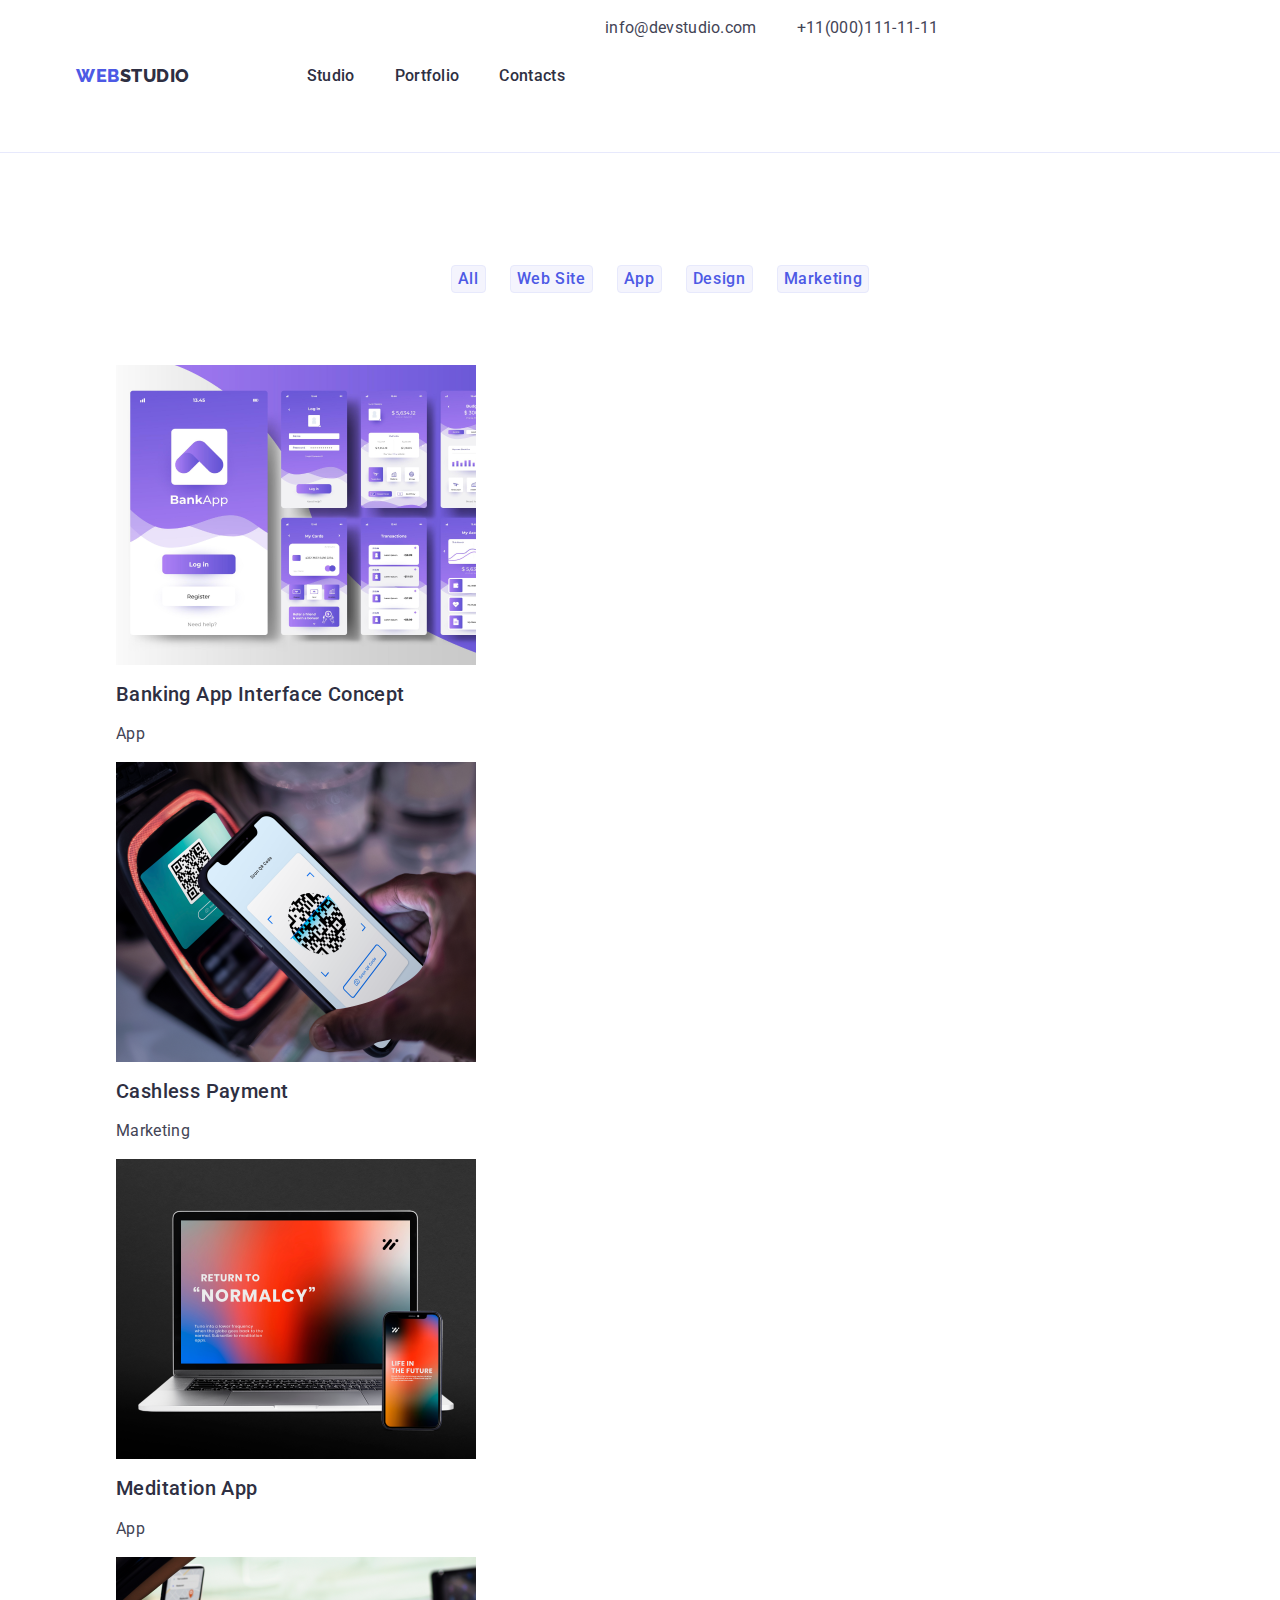
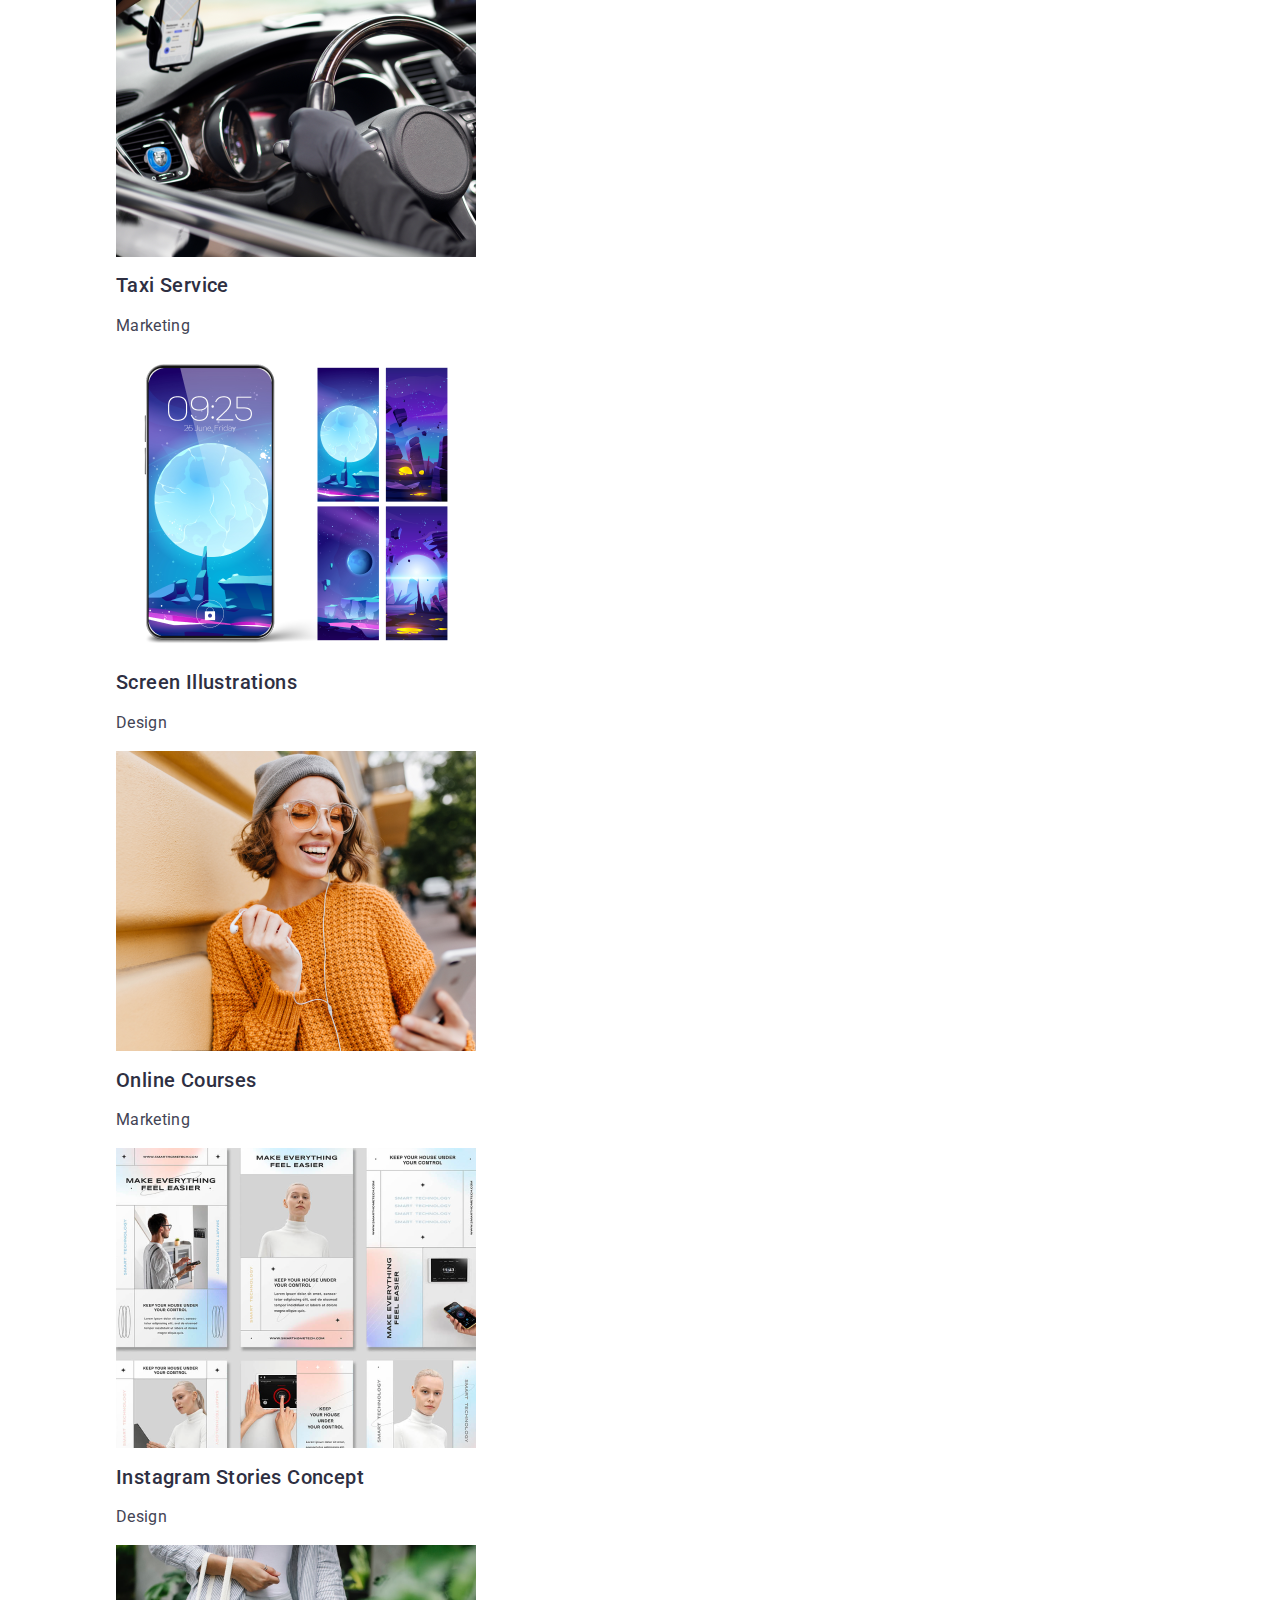
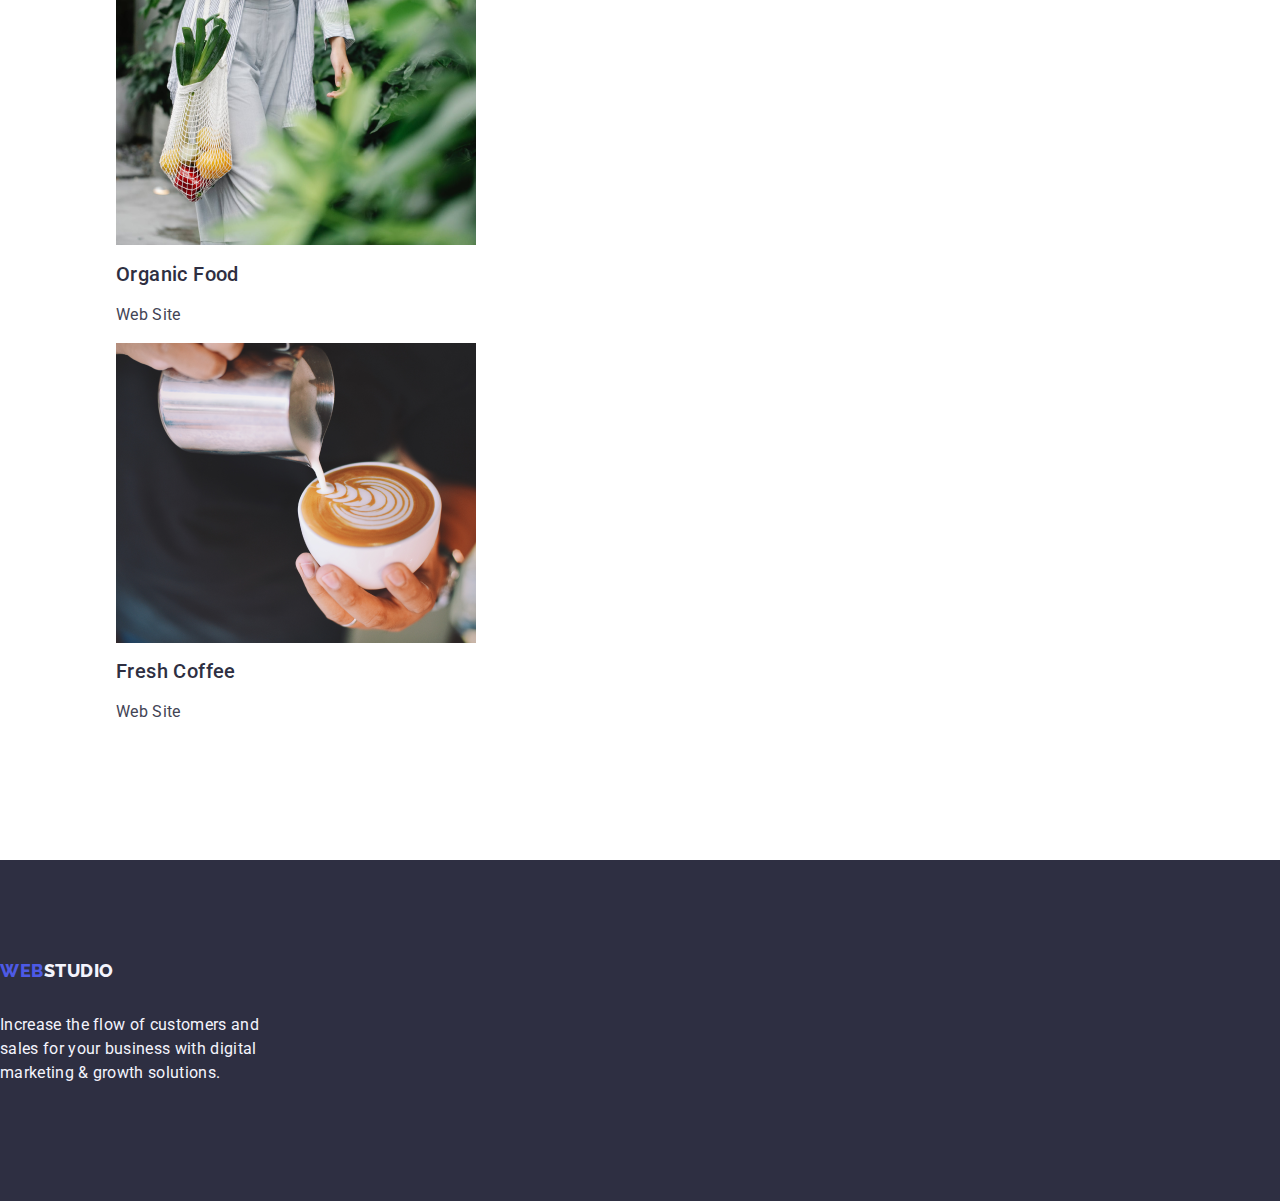
==== commit 5f32278d: "123" ====
--- a/portfolio.html
+++ b/portfolio.html
@@ -83,6 +83,7 @@
     </section>
     </main>
     <footer class="footer">
+      
       <a href="./index.html" class="logo-linkthree link">Web<span class="logo-linkfour">Studio</span></a>
    <p class="footer-p">Increase the flow of customers and sales for your business with digital marketing & growth solutions.</p>
   </footer>
--- a/css/styles.css
+++ b/css/styles.css
@@ -579,12 +579,16 @@
     
     list-style: none;
     text-decoration: none;
-
-
+    display: flex;
+    justify-content: center;
+    gap: 24px;
+    margin-bottom: 72px;
+    
 }
 .port-mainli {
     list-style: none;
     text-decoration: none;
+    padding: 12px 24px
 
 }
 .button-text{
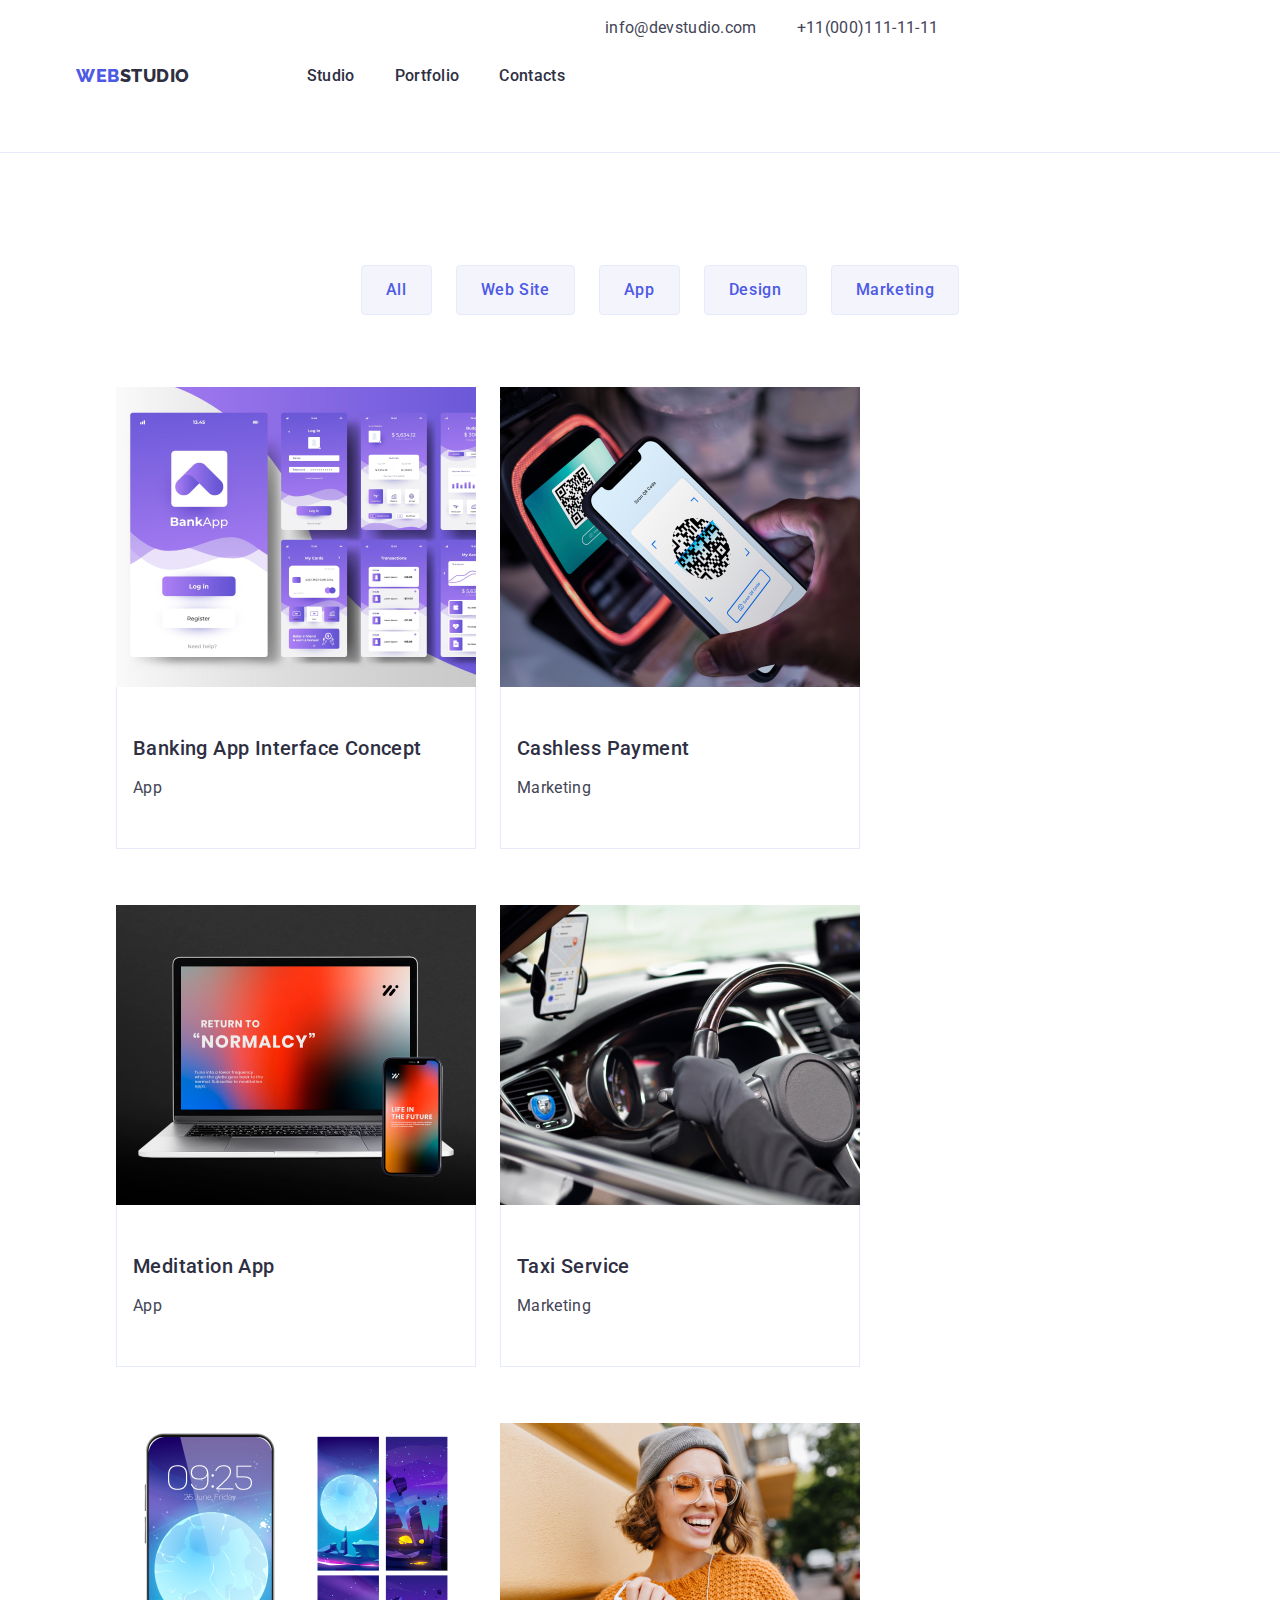
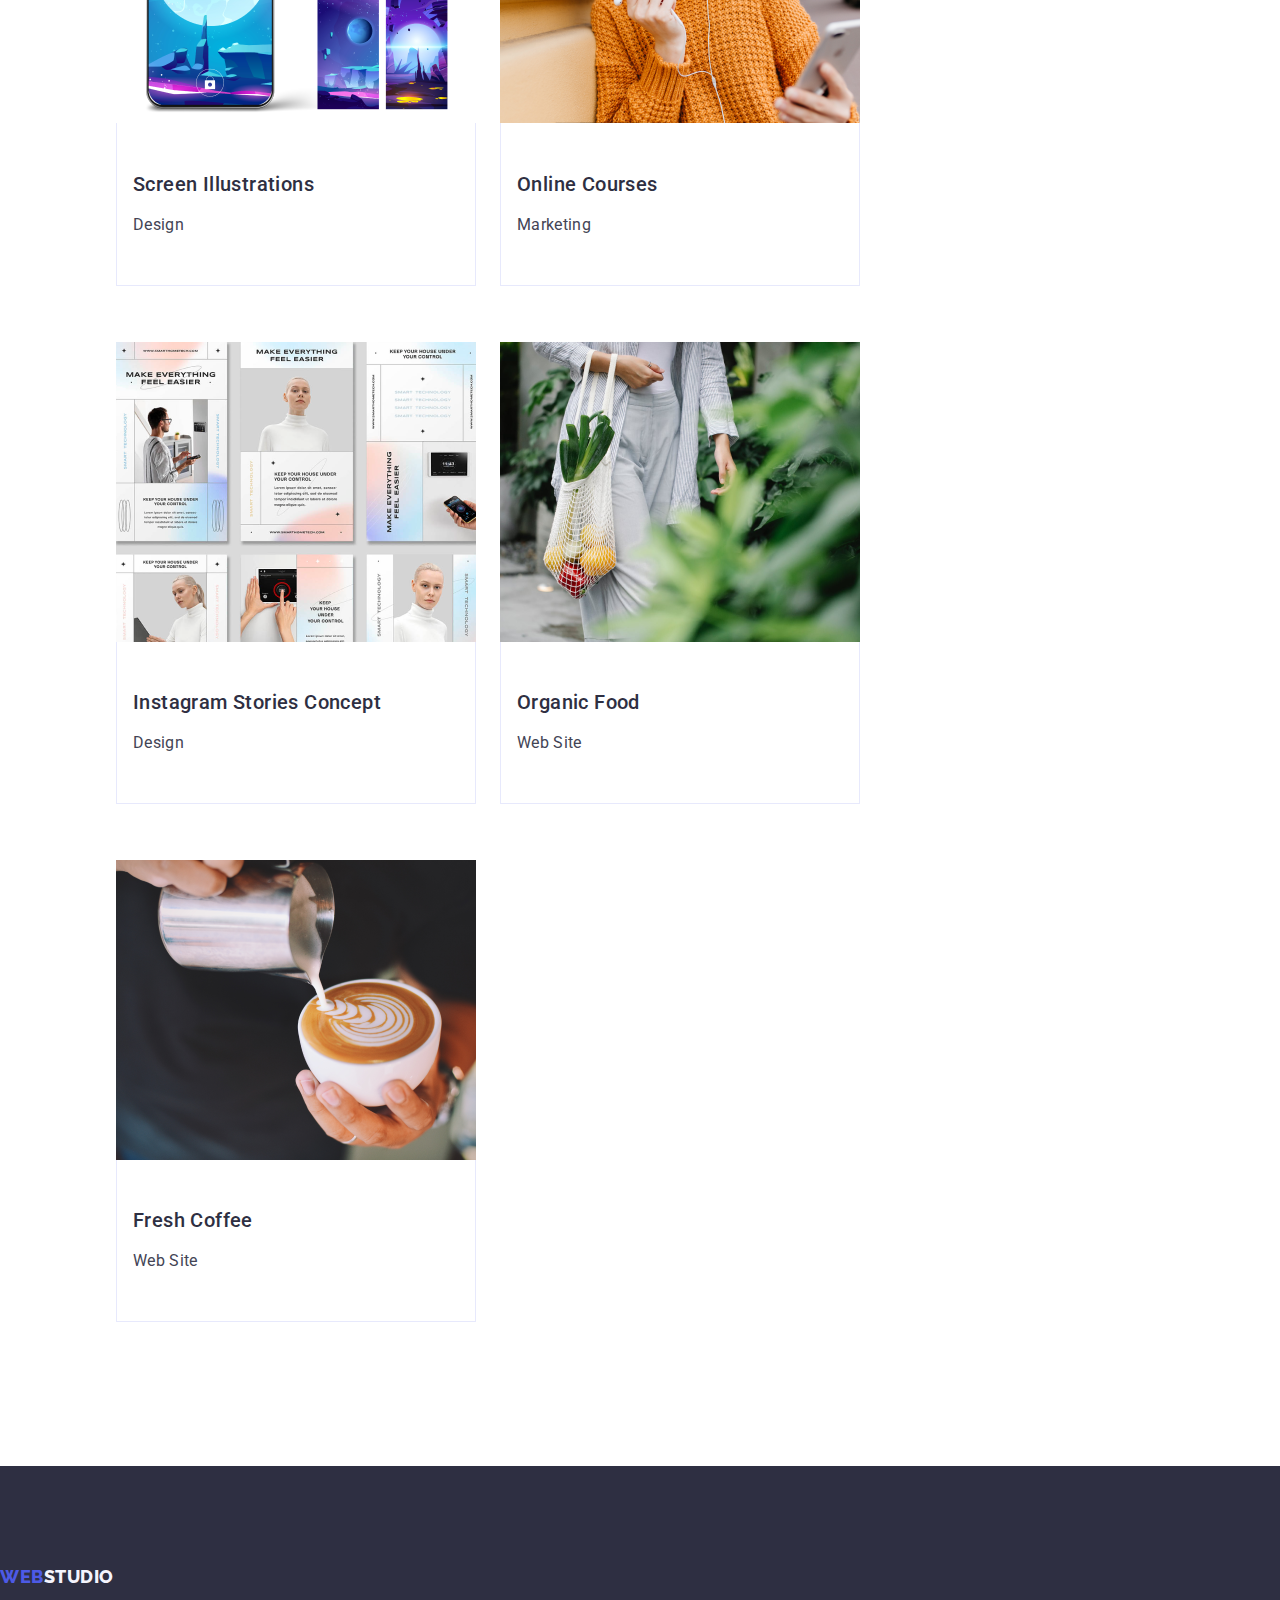
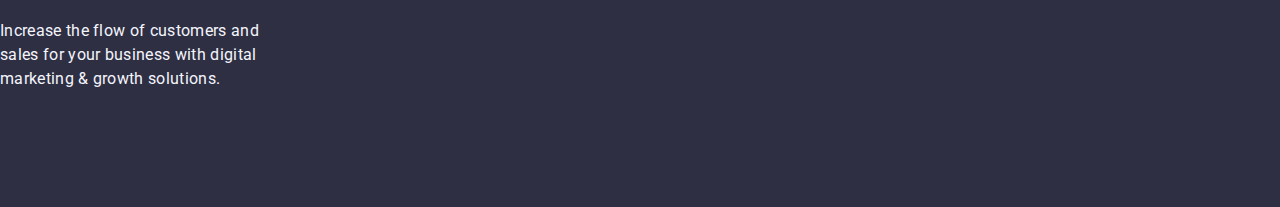
==== commit e4a4e98e: "123" ====
--- a/portfolio.html
+++ b/portfolio.html
@@ -48,35 +48,34 @@
             <li><button type="button" class="button-linkp"><span class="button-text">Marketing</span></button></li>
         </ul>
      
-     
-
+    
      <ul class="port-sectionul list">
      <li class="port-sectionli link">
-      <a class="port link"><img src="./images/imagesportfolio/a1.jpg" alt="photo BankApp" width="360" height="300" class="img"/><h2 class="title">Banking App Interface Concept</h2><p class="titlep">App</p>
+      <a class="port link"><img src="./images/imagesportfolio/a1.jpg" alt="photo BankApp" width="360" height="300" class="img"/><div class="a-div"><h2 class="title">Banking App Interface Concept</h2><p class="titlep">App</p></div>
     </a></li>
      <li class="port-sectionli link">
-      <a class="port link"><img src="./images/imagesportfolio/a2.jpg" alt="photo QR-Cod" width="360" height="300" class="img"/><h2 class="title">Cashless Payment</h2><p class="titlep">Marketing</p>
+      <a class="port link"><img src="./images/imagesportfolio/a2.jpg" alt="photo QR-Cod" width="360" height="300" class="img"/><div class="a-div"><h2 class="title">Cashless Payment</h2><p class="titlep">Marketing</p></div>
     </a></li>
      <li class="port-sectionli link">
-      <a class="port link"><img src="./images/imagesportfolio/a3.jpg" alt="photo Electronic" width="360" height="300" class="img"/><h2 class="title">Meditation App</h2><p class="titlep">App</p>
+      <a class="port link"><img src="./images/imagesportfolio/a3.jpg" alt="photo Electronic" width="360" height="300" class="img"/><div class="a-div"><h2 class="title">Meditation App</h2><p class="titlep">App</p></div>
     </a></li>   
      <li class="port-sectionli link">
-      <a class="port link"><img src="./images/imagesportfolio/f1.jpg" alt="photo Drive" width="360" height="300" class="img"/><h2 class="title">Taxi Service</h2><p class="titlep">Marketing</p>
+      <a class="port link"><img src="./images/imagesportfolio/f1.jpg" alt="photo Drive" width="360" height="300" class="img"/><div class="a-div"><h2 class="title">Taxi Service</h2><p class="titlep">Marketing</p></div>
     </a></li>
      <li class="port-sectionli link">
-      <a class="port link"><img src="./images/imagesportfolio/f2.jpg" alt="photo Phone" width="360" height="300" class="img"/><h2 class="title">Screen Illustrations</h2><p class="titlep">Design</p>
+      <a class="port link"><img src="./images/imagesportfolio/f2.jpg" alt="photo Phone" width="360" height="300" class="img"/><div class="a-div"><h2 class="title">Screen Illustrations</h2><p class="titlep">Design</p></div>
     </a></li>  
      <li class="port-sectionli link">
-      <a class="port link"><img src="./images/imagesportfolio/f3.jpg" alt="photo Girl" width="360" height="300" class="img"/><h2 class="title">Online Courses</h2><p class="titlep">Marketing</p>
+      <a class="port link"><img src="./images/imagesportfolio/f3.jpg" alt="photo Girl" width="360" height="300" class="img"/><div class="a-div"><h2 class="title">Online Courses</h2><p class="titlep">Marketing</p></div>
     </a></li>  
      <li class="port-sectionli link">
-      <a class="port link"><img src="./images/imagesportfolio/g1.jpg" alt="photo lending" width="360" height="300" class="img"/><h2 class="title">Instagram Stories Concept</h2><p class="titlep">Design</p>
+      <a class="port link"><img src="./images/imagesportfolio/g1.jpg" alt="photo lending" width="360" height="300" class="img"/><div class="a-div"><h2 class="title">Instagram Stories Concept</h2><p class="titlep">Design</p></div>
     </a></li>  
      <li class="port-sectionli link">
-      <a class="port link"><img src="./images/imagesportfolio/g2.jpg" alt="photo Organic food" width="360" height="300" class="img"/><h2 class="title">Organic Food</h2><p class="titlep">Web Site</p>
+      <a class="port link"><img src="./images/imagesportfolio/g2.jpg" alt="photo Organic food" width="360" height="300" class="img"/><div class="a-div"><h2 class="title">Organic Food</h2><p class="titlep">Web Site</p></div>
     </a></li>  
      <li class="port-sectionli link">
-      <a class="port link"><img src="./images/imagesportfolio/g3.jpg" alt="photo Girl" width="360" height="300" class="img"/><h2 class="title">Fresh Coffee</h2><p class="titlep">Web Site</p>
+      <a class="port link"><img src="./images/imagesportfolio/g3.jpg" alt="photo Girl" width="360" height="300" class="img"/><div class="a-div"><h2 class="title">Fresh Coffee</h2><p class="titlep">Web Site</p></div>
     </a></li>  
       </ul>
     </div>
--- a/css/styles.css
+++ b/css/styles.css
@@ -588,7 +588,7 @@
 .port-mainli {
     list-style: none;
     text-decoration: none;
-    padding: 12px 24px
+    
 
 }
 .button-text{
@@ -613,6 +613,7 @@
 .button-linkp{
 
     box-sizing: border-box;
+    padding: 12px 24px;
     display: flex;
     flex-direction: row;
     justify-content: center;
@@ -633,18 +634,29 @@
 .button-linkp:focus,
 .button-linkp:hover{
     color:#FFFFFF;
+    border: 1px solid transparent;
     background-color: #404BBF;
 }
 .port-section {
    
+}
+.a-div{
+    padding: 32px 16px;
+    border: 1px solid #e7e9fc;
+    border-top: none;
+    margin-bottom: 8px;
 }
 .port-sectionul {
     list-style: none;
 text-decoration: none;
+display: flex;
+flex-wrap: wrap; 
+column-gap: 24px;
+row-gap: 48px;
 }
 .port-sectionlia {
     box-sizing: border-box;
-
+    width: calc((100% - 48px) / 3); 
 
 
 /* WHITE
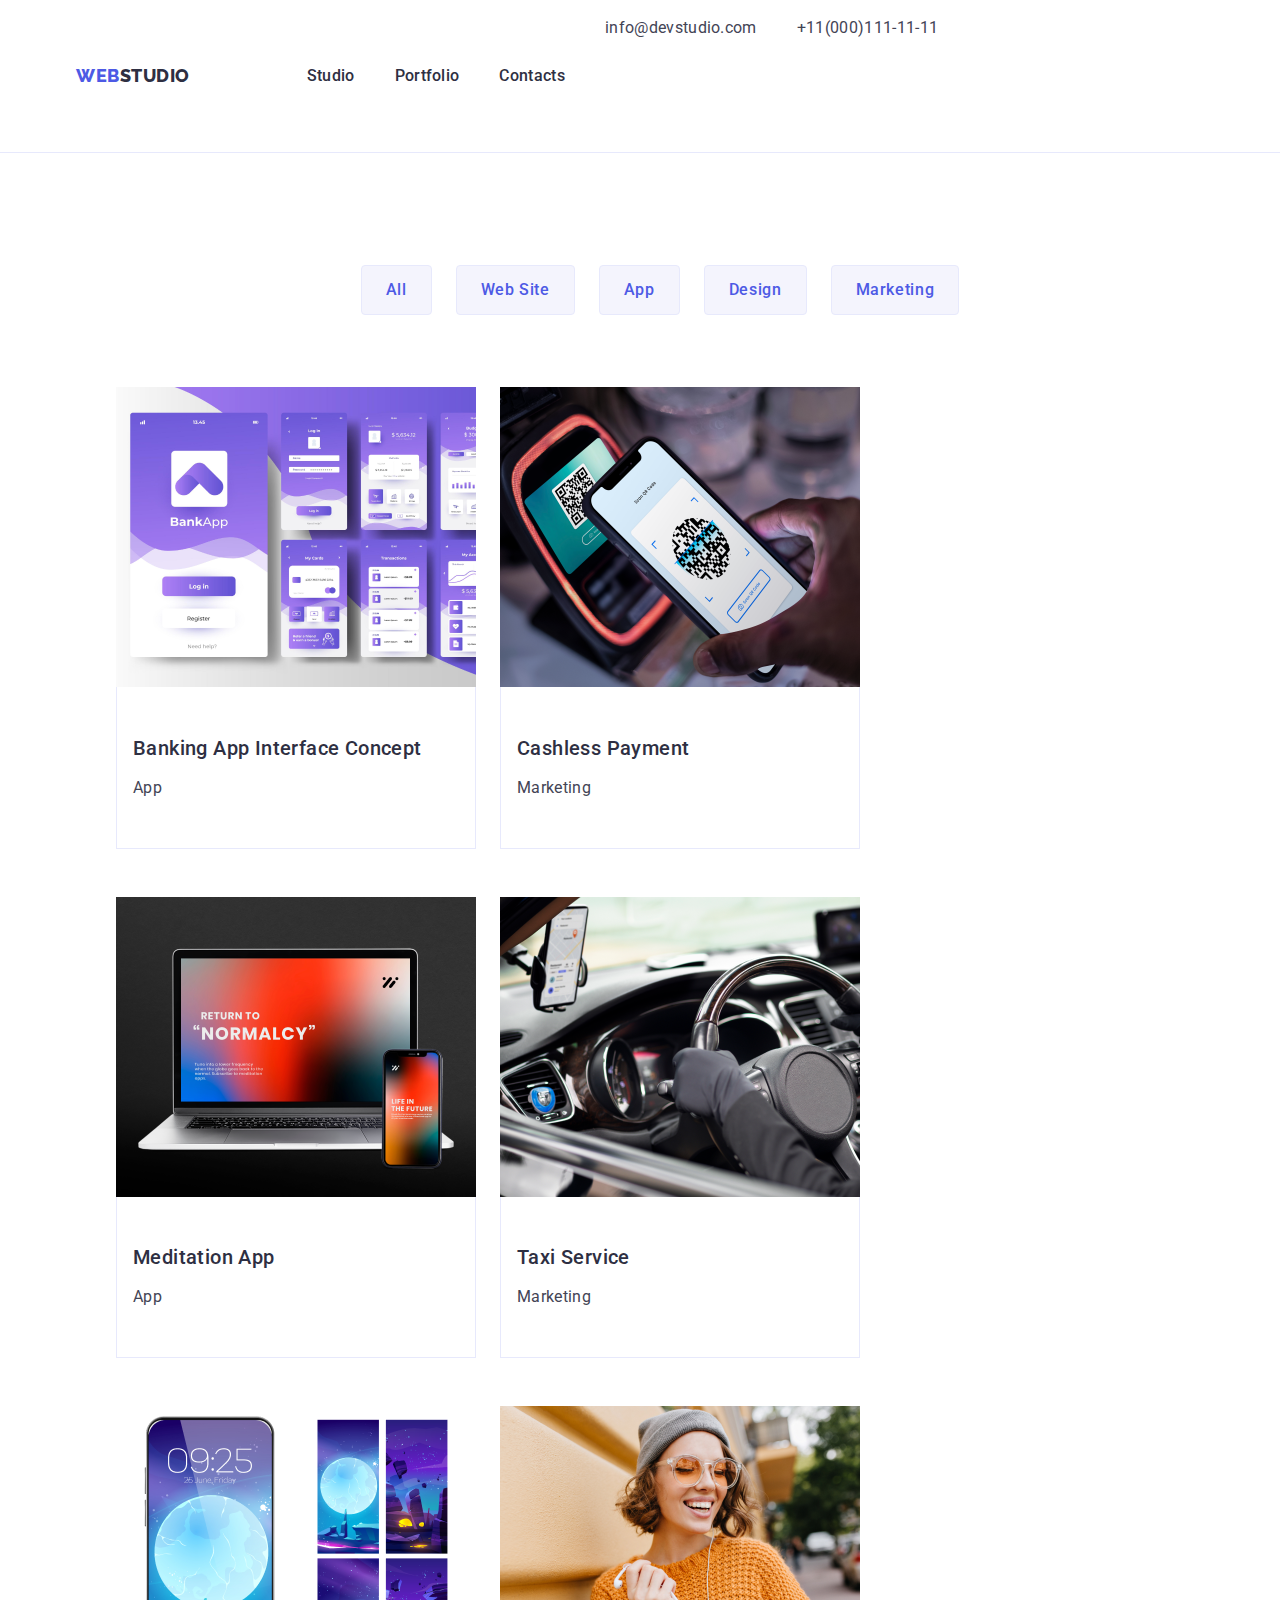
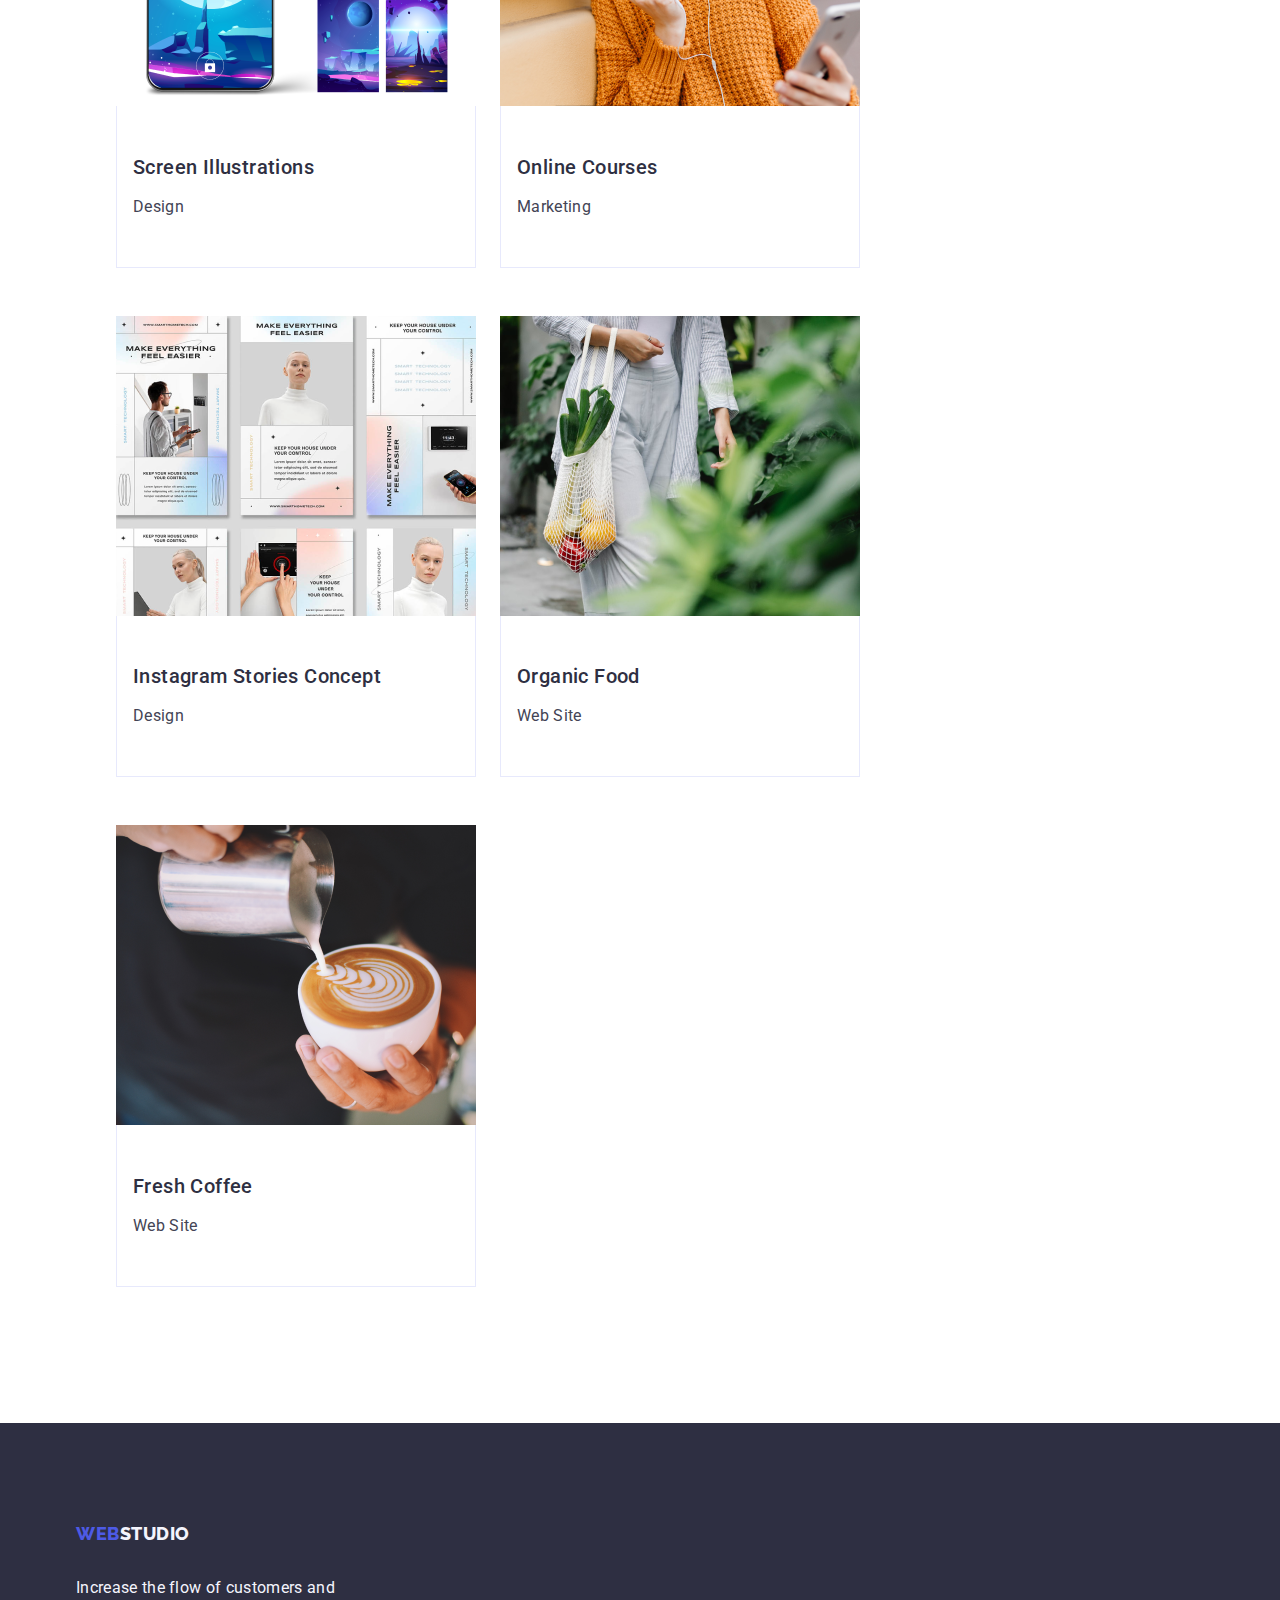
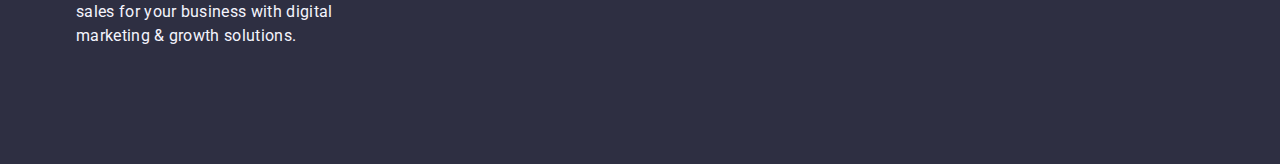
==== commit ced4604d: "123" ====
--- a/portfolio.html
+++ b/portfolio.html
@@ -82,9 +82,10 @@
     </section>
     </main>
     <footer class="footer">
-      
+      <div class="div-footer container">
       <a href="./index.html" class="logo-linkthree link">Web<span class="logo-linkfour">Studio</span></a>
    <p class="footer-p">Increase the flow of customers and sales for your business with digital marketing & growth solutions.</p>
   </footer>
+</div>
 </body>
 </html>--- a/css/styles.css
+++ b/css/styles.css
@@ -292,7 +292,7 @@
     
 
     .li-sectiontwoa {
-        flex-basis: calc((100% - 72px) / 4);
+        flex-basis: calc((100% - 3 * 24px) / 4)
     }
 
     .sectiontwo-h {
@@ -644,7 +644,6 @@
     padding: 32px 16px;
     border: 1px solid #e7e9fc;
     border-top: none;
-    margin-bottom: 8px;
 }
 .port-sectionul {
     list-style: none;
@@ -816,9 +815,10 @@
     line-height: 1.2;
     letter-spacing: 0.02em;
     color:var(--color-title-h2-h3-darkbg);
-
+    margin-bottom: 8px
 }
 .titlep {
+    
      font-size: 16px;
     line-height: 1.5;
     letter-spacing: 0.02em;
